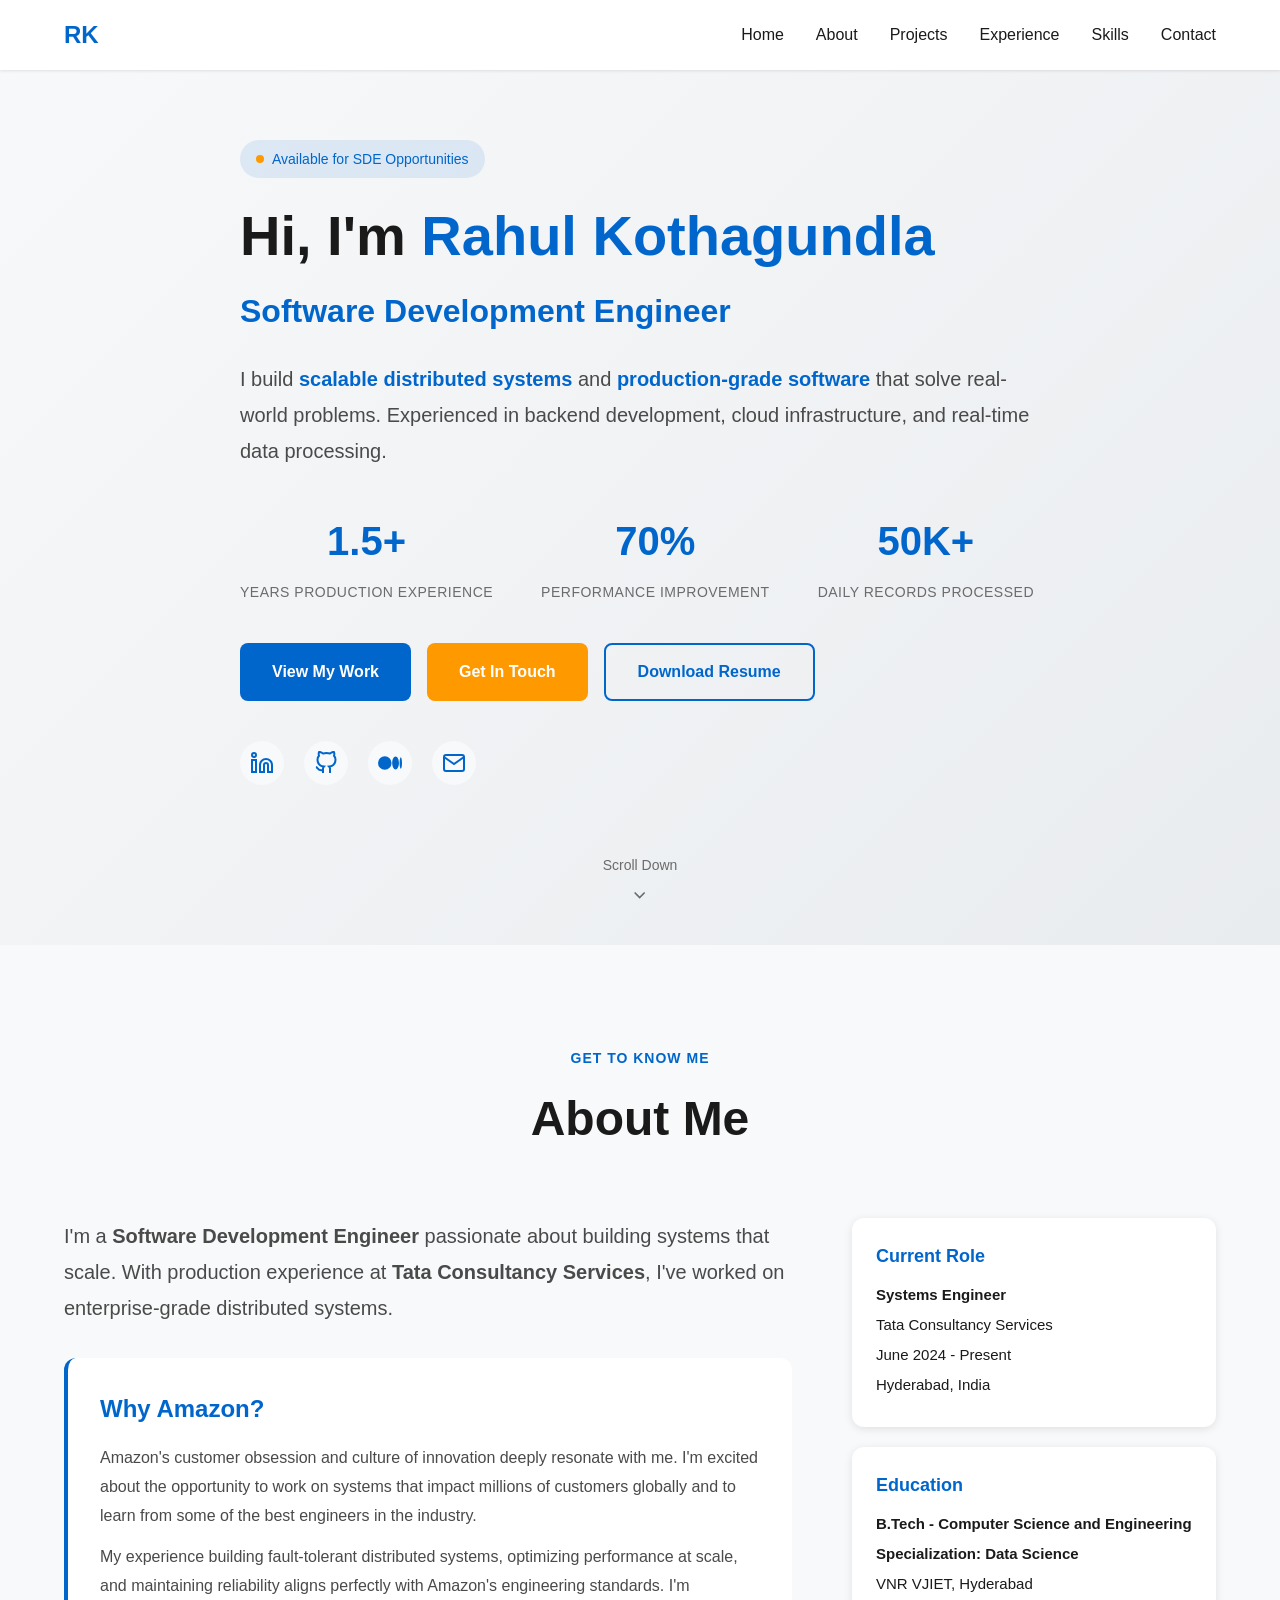
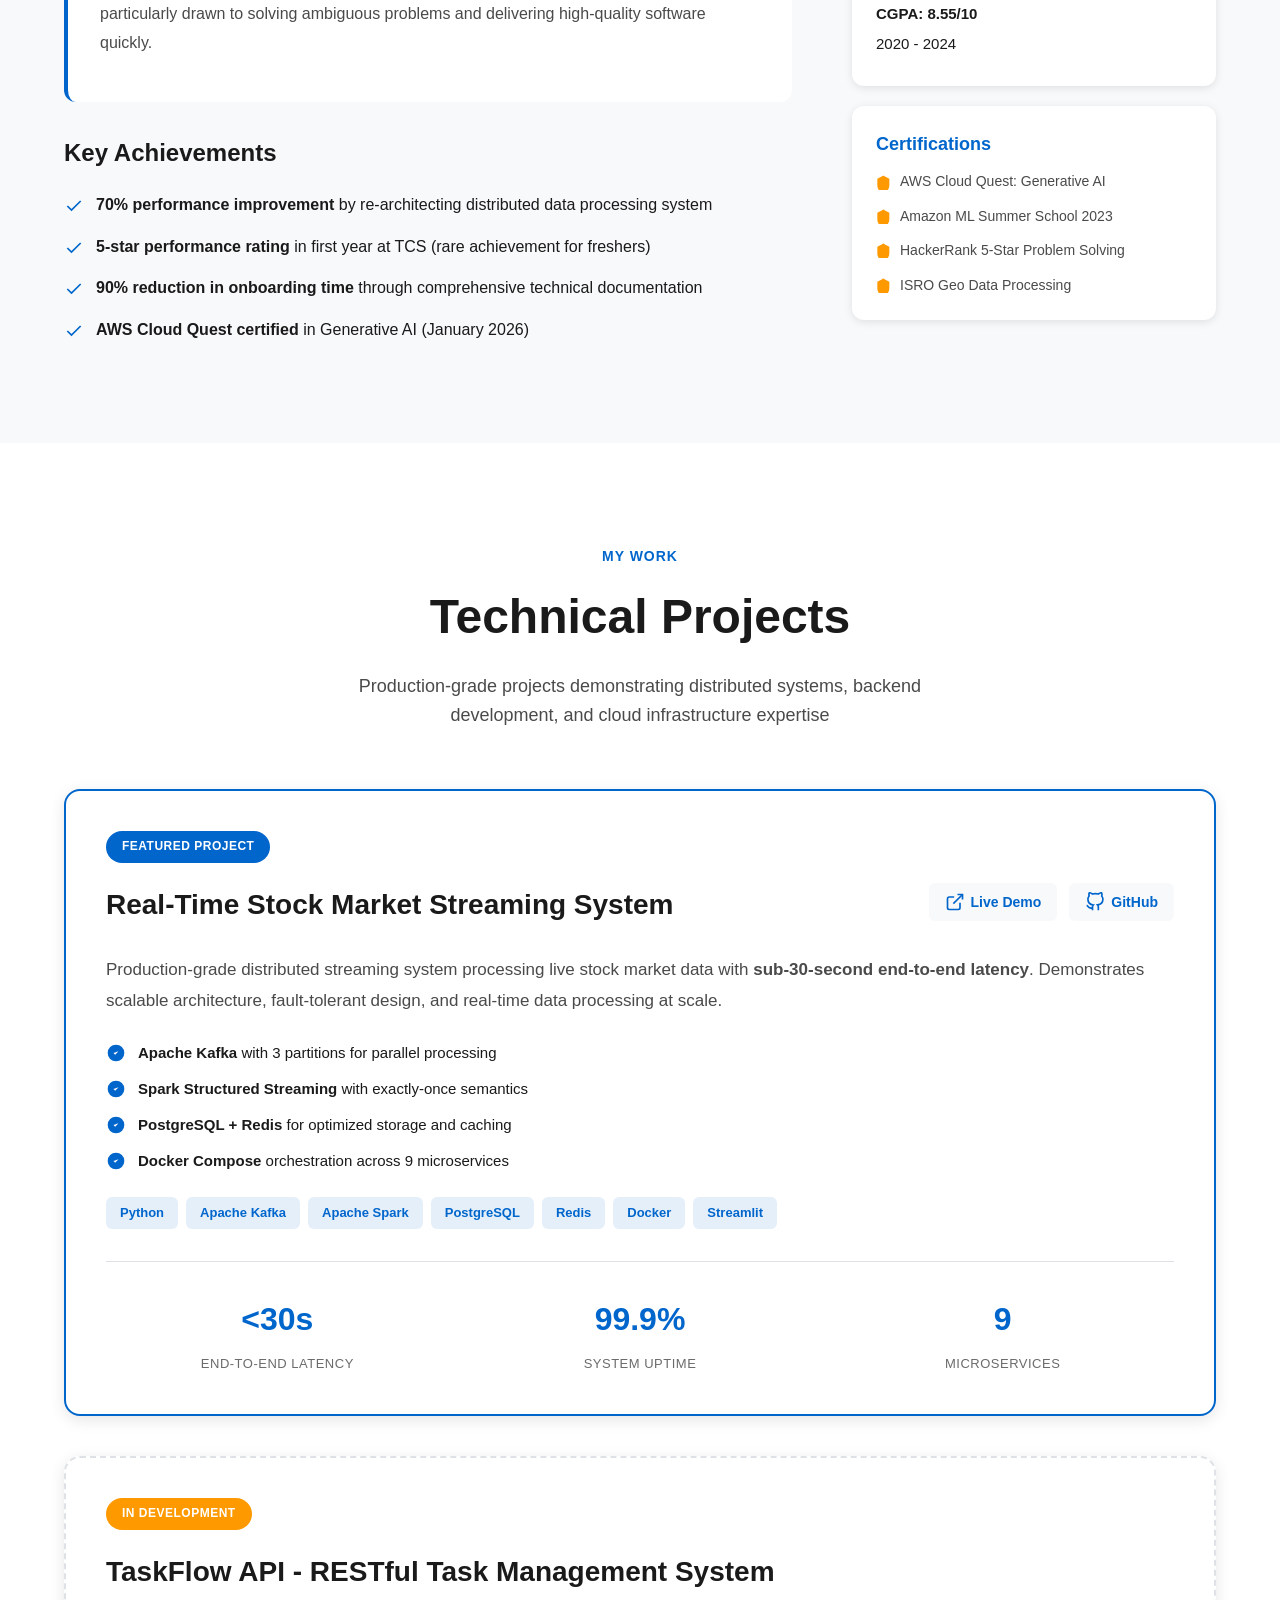
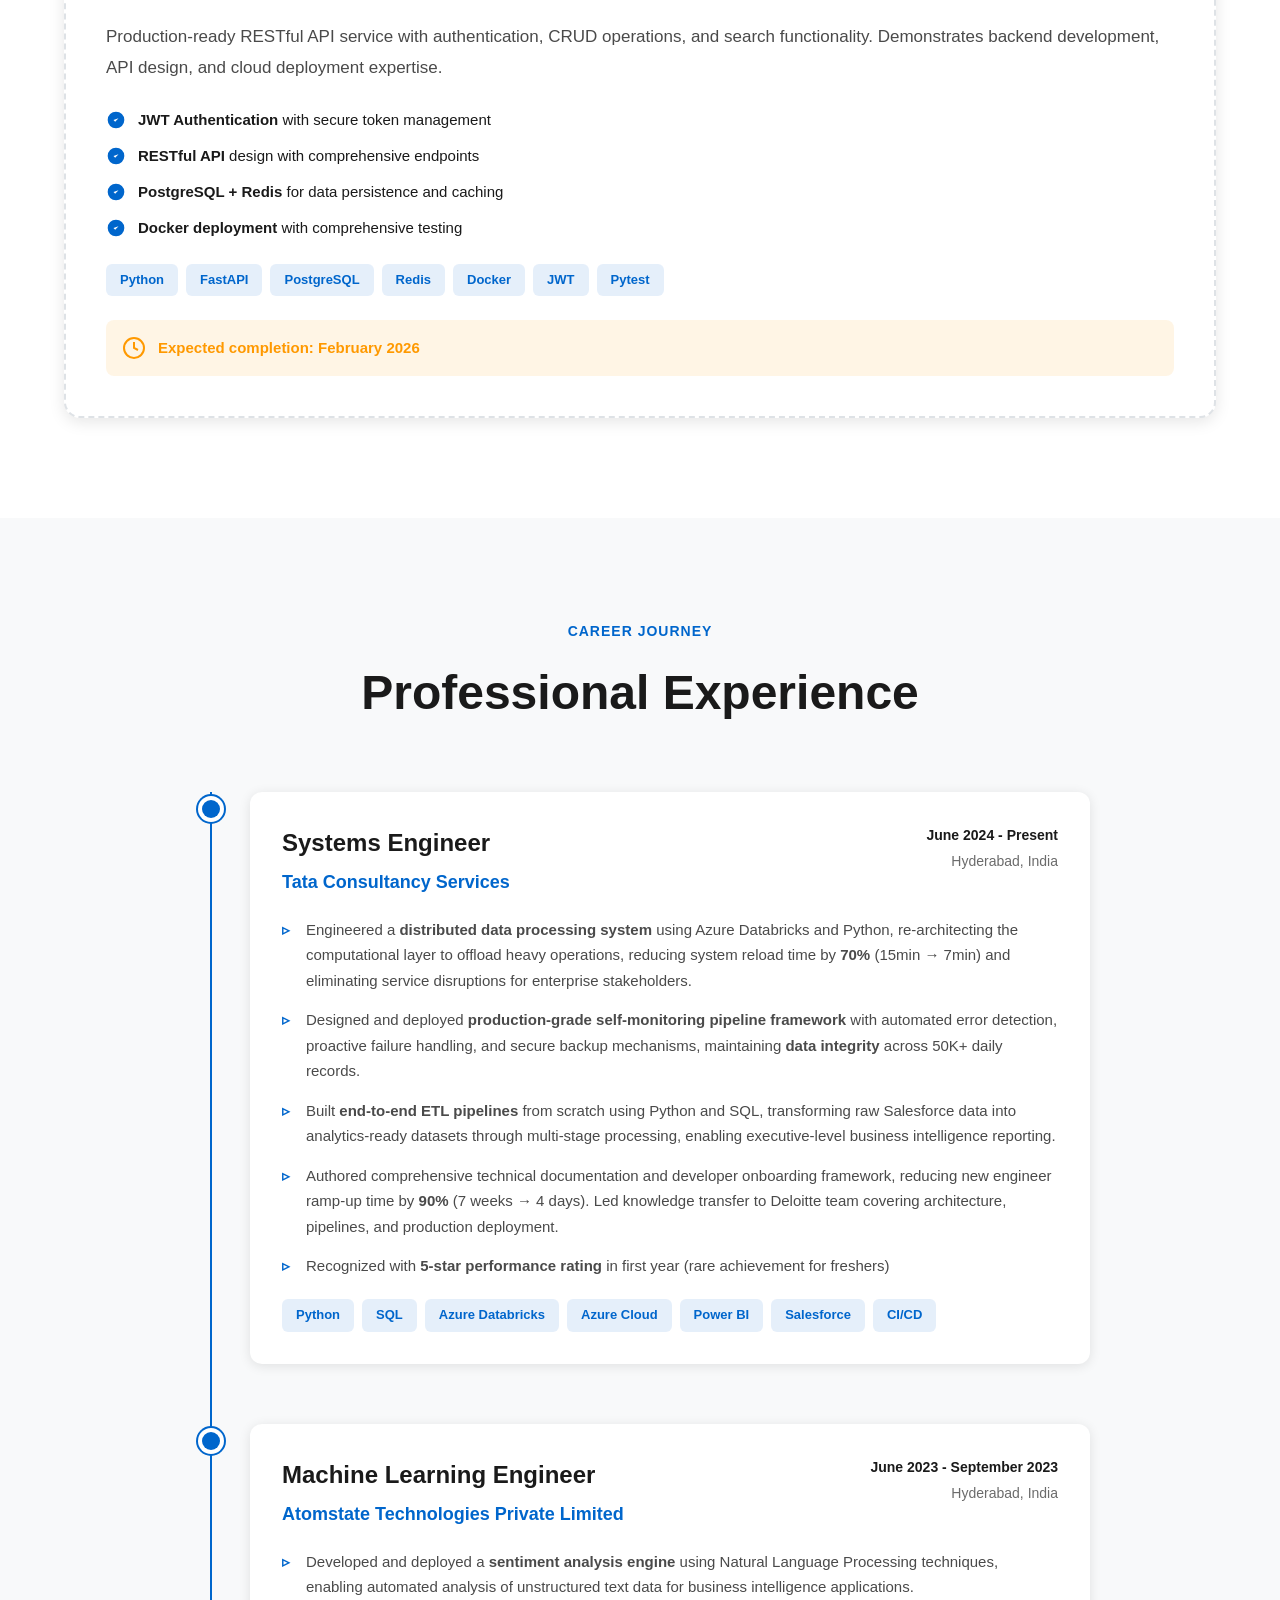
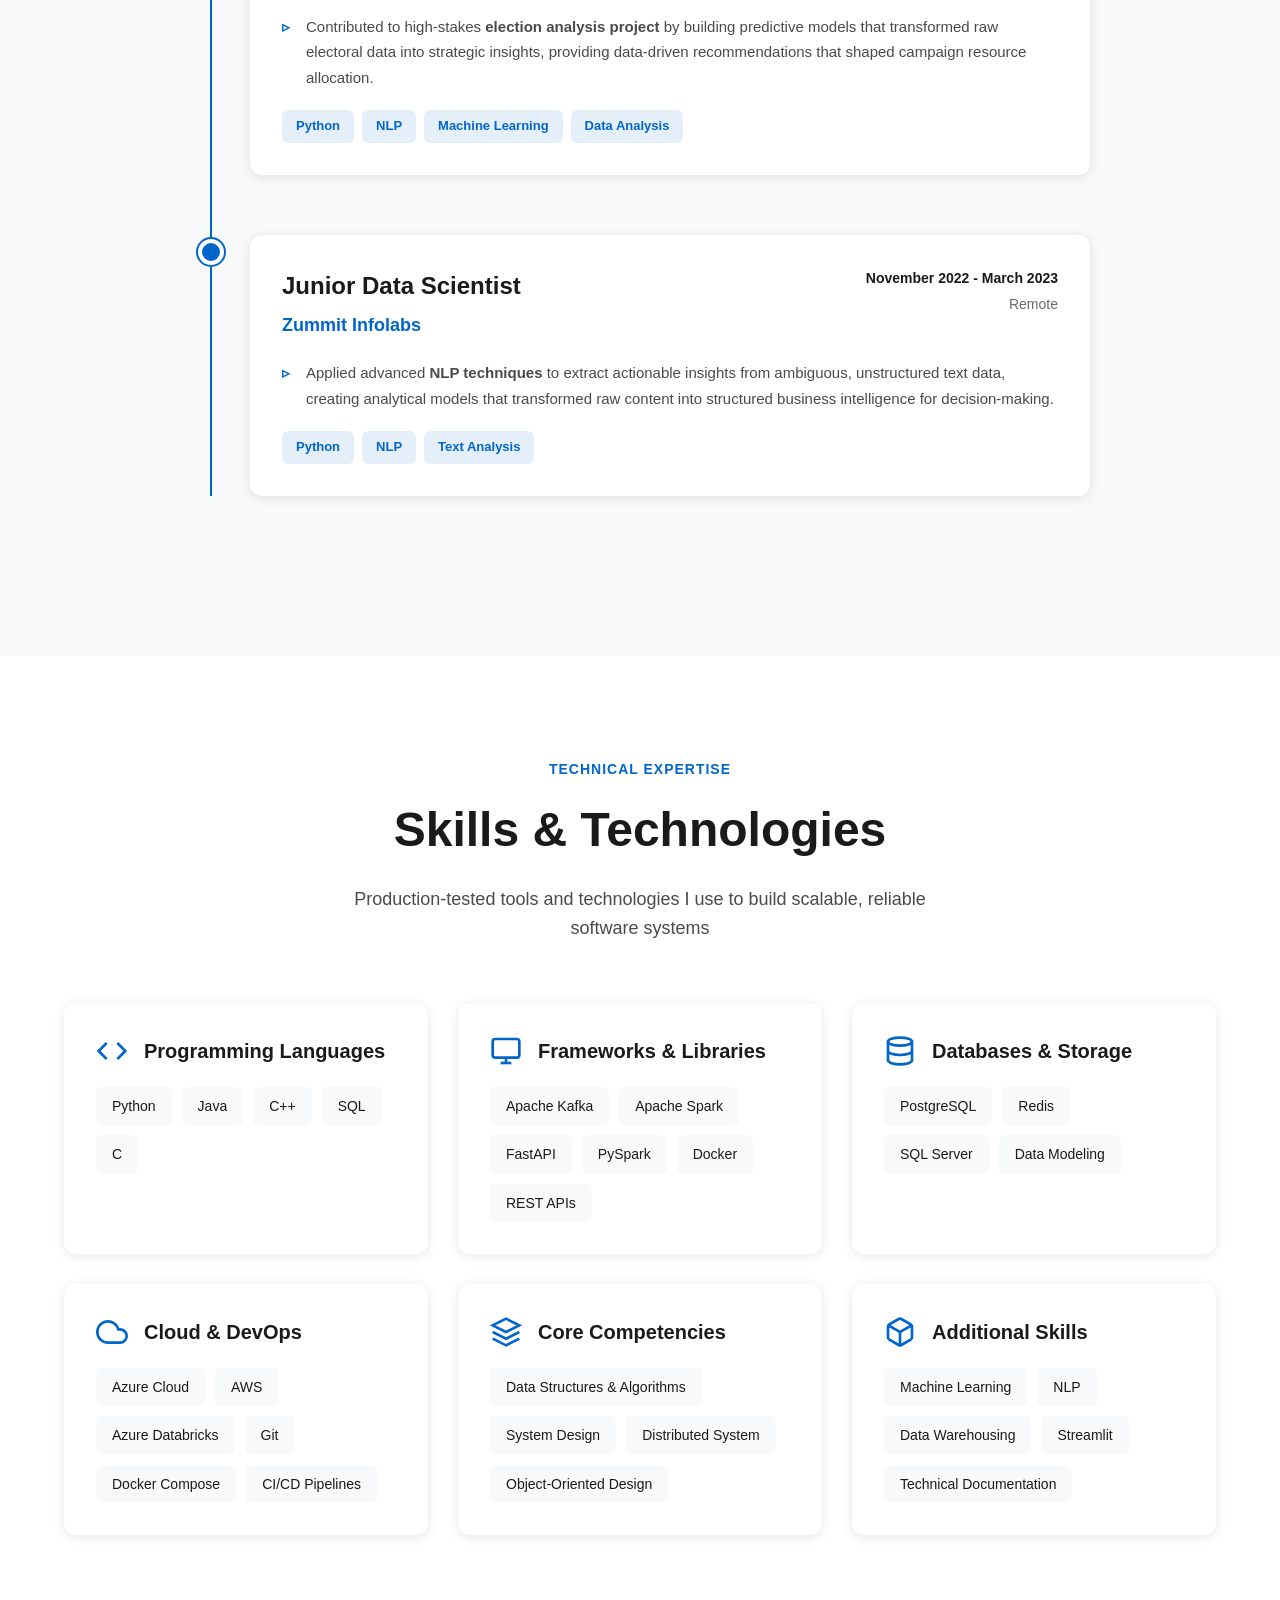
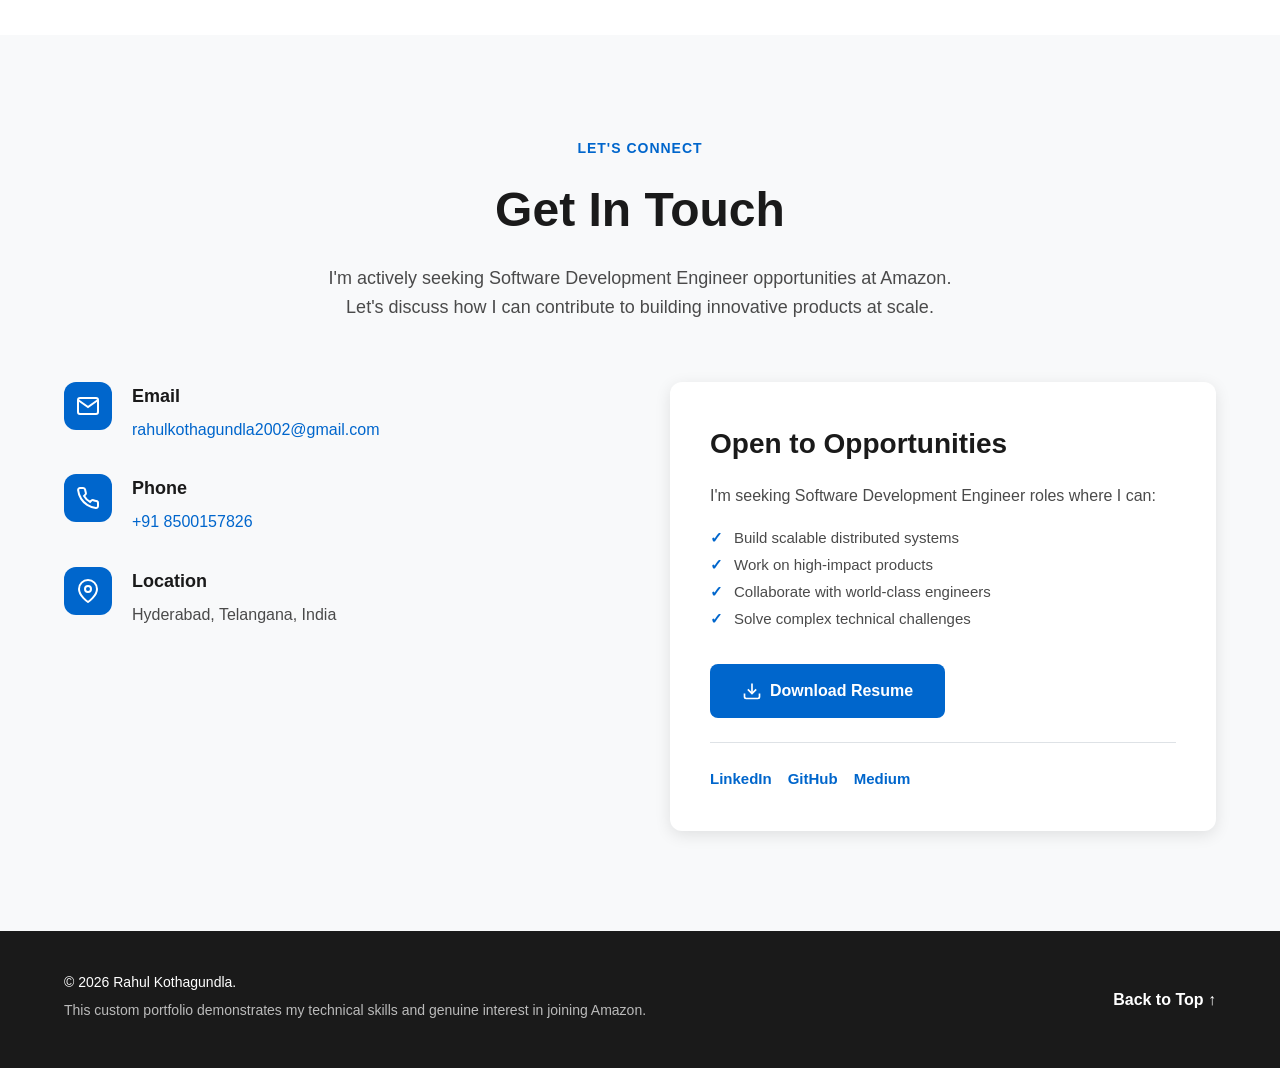
==== amazon-sde/index.html @ bc77c7ee "Add Amazon SDE portfolio website" ====
<!DOCTYPE html>
<html lang="en">
<head>
    <meta charset="UTF-8">
    <meta name="viewport" content="width=device-width, initial-scale=1.0">
    <meta name="description" content="Rahul Kothagundla - Software Development Engineer with expertise in distributed systems, backend development, and cloud infrastructure. Applying for Amazon SDE I role.">
    <meta name="keywords" content="Software Engineer, Amazon, SDE, Distributed Systems, Java, Python, Kafka, Spark">
    <meta name="author" content="Rahul Kothagundla">
    
    <!-- Open Graph / Social Media -->
    <meta property="og:title" content="Rahul Kothagundla - Software Development Engineer">
    <meta property="og:description" content="Building scalable distributed systems and production-grade software solutions">
    <meta property="og:type" content="website">
    
    <title>Rahul Kothagundla | Software Development Engineer - Amazon SDE Portfolio</title>
    
    <!-- Favicon -->
    <link rel="icon" type="image/svg+xml" href="data:image/svg+xml,<svg xmlns='http://www.w3.org/2000/svg' viewBox='0 0 100 100'><text y='.9em' font-size='90'>👨‍💻</text></svg>">
    
    <link rel="stylesheet" href="styles.css">
</head>
<body>
    <!-- Navigation -->
    <nav class="nav">
        <div class="nav-container">
            <div class="nav-logo">
                <span class="logo-text">RK</span>
            </div>
            <ul class="nav-menu" id="navMenu">
                <li><a href="#home" class="nav-link">Home</a></li>
                <li><a href="#about" class="nav-link">About</a></li>
                <li><a href="#projects" class="nav-link">Projects</a></li>
                <li><a href="#experience" class="nav-link">Experience</a></li>
                <li><a href="#skills" class="nav-link">Skills</a></li>
                <li><a href="#contact" class="nav-link">Contact</a></li>
            </ul>
            <div class="nav-toggle" id="navToggle">
                <span></span>
                <span></span>
                <span></span>
            </div>
        </div>
    </nav>

    <!-- Hero Section -->
    <section id="home" class="hero">
        <div class="container">
            <div class="hero-content">
                <div class="hero-badge">
                    <span class="badge-dot"></span>
                    Available for SDE Opportunities
                </div>
                <h1 class="hero-title">
                    Hi, I'm <span class="highlight">Rahul Kothagundla</span>
                </h1>
                <h2 class="hero-subtitle">Software Development Engineer</h2>
                <p class="hero-description">
                    I build <span class="highlight-text">scalable distributed systems</span> and 
                    <span class="highlight-text">production-grade software</span> that solve real-world problems. 
                    Experienced in backend development, cloud infrastructure, and real-time data processing.
                </p>
                
                <div class="hero-stats">
                    <div class="stat-item">
                        <div class="stat-number">1.5+</div>
                        <div class="stat-label">Years Production Experience</div>
                    </div>
                    <div class="stat-item">
                        <div class="stat-number">70%</div>
                        <div class="stat-label">Performance Improvement</div>
                    </div>
                    <div class="stat-item">
                        <div class="stat-number">50K+</div>
                        <div class="stat-label">Daily Records Processed</div>
                    </div>
                </div>

                <div class="hero-cta">
                    <a href="#projects" class="btn btn-primary">View My Work</a>
                    <a href="#contact" class="btn btn-secondary">Get In Touch</a>
                    <a href="assets/Rahul_Kothagundla_Resume.pdf" class="btn btn-outline" download>Download Resume</a>
                </div>

                <div class="hero-links">
                    <a href="https://linkedin.com/in/kothagundlarahul" target="_blank" rel="noopener" class="social-link" aria-label="LinkedIn">
                        <svg viewBox="0 0 24 24" width="24" height="24" stroke="currentColor" stroke-width="2" fill="none">
                            <path d="M16 8a6 6 0 0 1 6 6v7h-4v-7a2 2 0 0 0-2-2 2 2 0 0 0-2 2v7h-4v-7a6 6 0 0 1 6-6z"></path>
                            <rect x="2" y="9" width="4" height="12"></rect>
                            <circle cx="4" cy="4" r="2"></circle>
                        </svg>
                    </a>
                    <a href="https://github.com/RahulKothagundla" target="_blank" rel="noopener" class="social-link" aria-label="GitHub">
                        <svg viewBox="0 0 24 24" width="24" height="24" stroke="currentColor" stroke-width="2" fill="none">
                            <path d="M9 19c-5 1.5-5-2.5-7-3m14 6v-3.87a3.37 3.37 0 0 0-.94-2.61c3.14-.35 6.44-1.54 6.44-7A5.44 5.44 0 0 0 20 4.77 5.07 5.07 0 0 0 19.91 1S18.73.65 16 2.48a13.38 13.38 0 0 0-7 0C6.27.65 5.09 1 5.09 1A5.07 5.07 0 0 0 5 4.77a5.44 5.44 0 0 0-1.5 3.78c0 5.42 3.3 6.61 6.44 7A3.37 3.37 0 0 0 9 18.13V22"></path>
                        </svg>
                    </a>
                    <a href="https://medium.com/@kothagundlarahul" target="_blank" rel="noopener" class="social-link" aria-label="Medium">
                        <svg viewBox="0 0 24 24" width="24" height="24" fill="currentColor">
                            <path d="M13.54 12a6.8 6.8 0 01-6.77 6.82A6.8 6.8 0 010 12a6.8 6.8 0 016.77-6.82A6.8 6.8 0 0113.54 12zM20.96 12c0 3.54-1.51 6.42-3.38 6.42-1.87 0-3.39-2.88-3.39-6.42s1.52-6.42 3.39-6.42 3.38 2.88 3.38 6.42M24 12c0 3.17-.53 5.75-1.19 5.75-.66 0-1.19-2.58-1.19-5.75s.53-5.75 1.19-5.75C23.47 6.25 24 8.83 24 12z"/>
                        </svg>
                    </a>
                    <a href="mailto:rahulkothagundla2002@gmail.com" class="social-link" aria-label="Email">
                        <svg viewBox="0 0 24 24" width="24" height="24" stroke="currentColor" stroke-width="2" fill="none">
                            <path d="M4 4h16c1.1 0 2 .9 2 2v12c0 1.1-.9 2-2 2H4c-1.1 0-2-.9-2-2V6c0-1.1.9-2 2-2z"></path>
                            <polyline points="22,6 12,13 2,6"></polyline>
                        </svg>
                    </a>
                </div>
            </div>
        </div>
        <div class="hero-scroll">
            <span>Scroll Down</span>
            <svg width="20" height="20" viewBox="0 0 24 24" fill="none" stroke="currentColor" stroke-width="2">
                <polyline points="6 9 12 15 18 9"></polyline>
            </svg>
        </div>
    </section>

    <!-- About Section -->
    <section id="about" class="about">
        <div class="container">
            <div class="section-header">
                <span class="section-label">Get to know me</span>
                <h2 class="section-title">About Me</h2>
            </div>

            <div class="about-content">
                <div class="about-text">
                    <p class="about-intro">
                        I'm a <strong>Software Development Engineer</strong> passionate about building systems that scale. 
                        With production experience at <strong>Tata Consultancy Services</strong>, I've worked on 
                        enterprise-grade distributed systems.
                    </p>

                    <div class="about-highlight">
                        <h3>Why Amazon?</h3>
                        <p>
                            Amazon's customer obsession and culture of innovation deeply resonate with me. I'm excited 
                            about the opportunity to work on systems that impact millions of customers globally and to 
                            learn from some of the best engineers in the industry.
                        </p>
                        <p>
                            My experience building fault-tolerant distributed systems, optimizing performance at scale, 
                            and maintaining reliability aligns perfectly with Amazon's engineering standards. 
                            I'm particularly drawn to solving ambiguous problems and delivering high-quality software quickly.
                        </p>
                    </div>

                    <div class="about-achievements">
                        <h3>Key Achievements</h3>
                        <ul class="achievements-list">
                            <li>
                                <svg width="20" height="20" viewBox="0 0 24 24" fill="none" stroke="currentColor" stroke-width="2">
                                    <polyline points="20 6 9 17 4 12"></polyline>
                                </svg>
                                <span><strong>70% performance improvement</strong> by re-architecting distributed data processing system</span>
                            </li>
                            <li>
                                <svg width="20" height="20" viewBox="0 0 24 24" fill="none" stroke="currentColor" stroke-width="2">
                                    <polyline points="20 6 9 17 4 12"></polyline>
                                </svg>
                                <span><strong>5-star performance rating</strong> in first year at TCS (rare achievement for freshers)</span>
                            </li>
                            <li>
                                <svg width="20" height="20" viewBox="0 0 24 24" fill="none" stroke="currentColor" stroke-width="2">
                                    <polyline points="20 6 9 17 4 12"></polyline>
                                </svg>
                                <span><strong>90% reduction in onboarding time</strong> through comprehensive technical documentation</span>
                            </li>
                            <li>
                                <svg width="20" height="20" viewBox="0 0 24 24" fill="none" stroke="currentColor" stroke-width="2">
                                    <polyline points="20 6 9 17 4 12"></polyline>
                                </svg>
                                <span><strong>AWS Cloud Quest certified</strong> in Generative AI (January 2026)</span>
                            </li>
                        </ul>
                    </div>
                </div>

                <div class="about-sidebar">
                    <div class="info-card">
                        <h3>Current Role</h3>
                        <p class="role-title">Systems Engineer</p>
                        <p class="role-company">Tata Consultancy Services</p>
                        <p class="role-duration">June 2024 - Present</p>
                        <p class="role-location">Hyderabad, India</p>
                    </div>

                    <div class="info-card">
                        <h3>Education</h3>
                        <p class="edu-degree">B.Tech - Computer Science and Engineering</p>
                        <p class="edu-degree">Specialization: Data Science</p>
                        <p class="edu-school">VNR VJIET, Hyderabad</p>
                        <p class="edu-grade"><strong>CGPA: 8.55/10</strong></p>
                        <p class="edu-duration">2020 - 2024</p>
                    </div>

                    <div class="info-card">
                        <h3>Certifications</h3>
                        <ul class="cert-list">
                            <li>
                                <svg width="16" height="16" fill="currentColor" viewBox="0 0 24 24">
                                    <path d="M12 2L2 7v10c0 5.55 3.84 10.74 9 12 5.16-1.26 9-6.45 9-12V7l-10-5z"/>
                                </svg>
                                AWS Cloud Quest: Generative AI
                            </li>
                            <li>
                                <svg width="16" height="16" fill="currentColor" viewBox="0 0 24 24">
                                    <path d="M12 2L2 7v10c0 5.55 3.84 10.74 9 12 5.16-1.26 9-6.45 9-12V7l-10-5z"/>
                                </svg>
                                Amazon ML Summer School 2023
                            </li>
                            <li>
                                <svg width="16" height="16" fill="currentColor" viewBox="0 0 24 24">
                                    <path d="M12 2L2 7v10c0 5.55 3.84 10.74 9 12 5.16-1.26 9-6.45 9-12V7l-10-5z"/>
                                </svg>
                                HackerRank 5-Star Problem Solving
                            </li>
                            <li>
                                <svg width="16" height="16" fill="currentColor" viewBox="0 0 24 24">
                                    <path d="M12 2L2 7v10c0 5.55 3.84 10.74 9 12 5.16-1.26 9-6.45 9-12V7l-10-5z"/>
                                </svg>
                                ISRO Geo Data Processing
                            </li>
                        </ul>
                    </div>
                </div>
            </div>
        </div>
    </section>

    <!-- Projects Section -->
    <section id="projects" class="projects">
        <div class="container">
            <div class="section-header">
                <span class="section-label">My Work</span>
                <h2 class="section-title">Technical Projects</h2>
                <p class="section-description">
                    Production-grade projects demonstrating distributed systems, backend development, and cloud infrastructure expertise
                </p>
            </div>

            <div class="projects-grid">
                <!-- Project 1: Stock Pipeline -->
                <div class="project-card featured">
                    <div class="project-badge">Featured Project</div>
                    <div class="project-content">
                        <div class="project-header">
                            <h3 class="project-title">Real-Time Stock Market Streaming System</h3>
                            <div class="project-links">
                                <a href="https://stock-pipeline.streamlit.app/" target="_blank" rel="noopener" class="project-link" aria-label="Live Demo">
                                    <svg width="20" height="20" viewBox="0 0 24 24" fill="none" stroke="currentColor" stroke-width="2">
                                        <path d="M18 13v6a2 2 0 0 1-2 2H5a2 2 0 0 1-2-2V8a2 2 0 0 1 2-2h6"></path>
                                        <polyline points="15 3 21 3 21 9"></polyline>
                                        <line x1="10" y1="14" x2="21" y2="3"></line>
                                    </svg>
                                    Live Demo
                                </a>
                                <a href="https://github.com/RahulKothagundla/realtime-stock-pipeline" target="_blank" rel="noopener" class="project-link" aria-label="GitHub Repository">
                                    <svg width="20" height="20" viewBox="0 0 24 24" fill="none" stroke="currentColor" stroke-width="2">
                                        <path d="M9 19c-5 1.5-5-2.5-7-3m14 6v-3.87a3.37 3.37 0 0 0-.94-2.61c3.14-.35 6.44-1.54 6.44-7A5.44 5.44 0 0 0 20 4.77 5.07 5.07 0 0 0 19.91 1S18.73.65 16 2.48a13.38 13.38 0 0 0-7 0C6.27.65 5.09 1 5.09 1A5.07 5.07 0 0 0 5 4.77a5.44 5.44 0 0 0-1.5 3.78c0 5.42 3.3 6.61 6.44 7A3.37 3.37 0 0 0 9 18.13V22"></path>
                                    </svg>
                                    GitHub
                                </a>
                            </div>
                        </div>

                        <p class="project-description">
                            Production-grade distributed streaming system processing live stock market data with <strong>sub-30-second end-to-end latency</strong>. 
                            Demonstrates scalable architecture, fault-tolerant design, and real-time data processing at scale.
                        </p>

                        <div class="project-highlights">
                            <div class="highlight-item">
                                <svg width="20" height="20" fill="currentColor" viewBox="0 0 24 24">
                                    <circle cx="12" cy="12" r="10"/>
                                    <path fill="white" d="M9 12l2 2 4-4"/>
                                </svg>
                                <span><strong>Apache Kafka</strong> with 3 partitions for parallel processing</span>
                            </div>
                            <div class="highlight-item">
                                <svg width="20" height="20" fill="currentColor" viewBox="0 0 24 24">
                                    <circle cx="12" cy="12" r="10"/>
                                    <path fill="white" d="M9 12l2 2 4-4"/>
                                </svg>
                                <span><strong>Spark Structured Streaming</strong> with exactly-once semantics</span>
                            </div>
                            <div class="highlight-item">
                                <svg width="20" height="20" fill="currentColor" viewBox="0 0 24 24">
                                    <circle cx="12" cy="12" r="10"/>
                                    <path fill="white" d="M9 12l2 2 4-4"/>
                                </svg>
                                <span><strong>PostgreSQL + Redis</strong> for optimized storage and caching</span>
                            </div>
                            <div class="highlight-item">
                                <svg width="20" height="20" fill="currentColor" viewBox="0 0 24 24">
                                    <circle cx="12" cy="12" r="10"/>
                                    <path fill="white" d="M9 12l2 2 4-4"/>
                                </svg>
                                <span><strong>Docker Compose</strong> orchestration across 9 microservices</span>
                            </div>
                        </div>

                        <div class="project-tech">
                            <span class="tech-tag">Python</span>
                            <span class="tech-tag">Apache Kafka</span>
                            <span class="tech-tag">Apache Spark</span>
                            <span class="tech-tag">PostgreSQL</span>
                            <span class="tech-tag">Redis</span>
                            <span class="tech-tag">Docker</span>
                            <span class="tech-tag">Streamlit</span>
                        </div>

                        <div class="project-metrics">
                            <div class="metric">
                                <div class="metric-value">&lt;30s</div>
                                <div class="metric-label">End-to-End Latency</div>
                            </div>
                            <div class="metric">
                                <div class="metric-value">99.9%</div>
                                <div class="metric-label">System Uptime</div>
                            </div>
                            <div class="metric">
                                <div class="metric-value">9</div>
                                <div class="metric-label">Microservices</div>
                            </div>
                        </div>
                    </div>
                </div>

                <!-- Project 2: Coming Soon -->
                <div class="project-card coming-soon">
                    <div class="project-badge coming-badge">In Development</div>
                    <div class="project-content">
                        <div class="project-header">
                            <h3 class="project-title">TaskFlow API - RESTful Task Management System</h3>
                        </div>

                        <p class="project-description">
                            Production-ready RESTful API service with authentication, CRUD operations, and search functionality. 
                            Demonstrates backend development, API design, and cloud deployment expertise.
                        </p>

                        <div class="project-highlights">
                            <div class="highlight-item">
                                <svg width="20" height="20" fill="currentColor" viewBox="0 0 24 24">
                                    <circle cx="12" cy="12" r="10"/>
                                    <path fill="white" d="M9 12l2 2 4-4"/>
                                </svg>
                                <span><strong>JWT Authentication</strong> with secure token management</span>
                            </div>
                            <div class="highlight-item">
                                <svg width="20" height="20" fill="currentColor" viewBox="0 0 24 24">
                                    <circle cx="12" cy="12" r="10"/>
                                    <path fill="white" d="M9 12l2 2 4-4"/>
                                </svg>
                                <span><strong>RESTful API</strong> design with comprehensive endpoints</span>
                            </div>
                            <div class="highlight-item">
                                <svg width="20" height="20" fill="currentColor" viewBox="0 0 24 24">
                                    <circle cx="12" cy="12" r="10"/>
                                    <path fill="white" d="M9 12l2 2 4-4"/>
                                </svg>
                                <span><strong>PostgreSQL + Redis</strong> for data persistence and caching</span>
                            </div>
                            <div class="highlight-item">
                                <svg width="20" height="20" fill="currentColor" viewBox="0 0 24 24">
                                    <circle cx="12" cy="12" r="10"/>
                                    <path fill="white" d="M9 12l2 2 4-4"/>
                                </svg>
                                <span><strong>Docker deployment</strong> with comprehensive testing</span>
                            </div>
                        </div>

                        <div class="project-tech">
                            <span class="tech-tag">Python</span>
                            <span class="tech-tag">FastAPI</span>
                            <span class="tech-tag">PostgreSQL</span>
                            <span class="tech-tag">Redis</span>
                            <span class="tech-tag">Docker</span>
                            <span class="tech-tag">JWT</span>
                            <span class="tech-tag">Pytest</span>
                        </div>

                        <div class="coming-soon-note">
                            <svg width="24" height="24" viewBox="0 0 24 24" fill="none" stroke="currentColor" stroke-width="2">
                                <circle cx="12" cy="12" r="10"></circle>
                                <polyline points="12 6 12 12 16 14"></polyline>
                            </svg>
                            <span>Expected completion: February 2026</span>
                        </div>
                    </div>
                </div>
            </div>
        </div>
    </section>

    <!-- Experience Section -->
    <section id="experience" class="experience">
        <div class="container">
            <div class="section-header">
                <span class="section-label">Career Journey</span>
                <h2 class="section-title">Professional Experience</h2>
            </div>

            <div class="timeline">
                <!-- TCS -->
                <div class="timeline-item">
                    <div class="timeline-marker"></div>
                    <div class="timeline-content">
                        <div class="experience-header">
                            <div>
                                <h3 class="experience-title">Systems Engineer</h3>
                                <p class="experience-company">Tata Consultancy Services</p>
                            </div>
                            <div class="experience-meta">
                                <span class="experience-duration">June 2024 - Present</span>
                                <span class="experience-location">Hyderabad, India</span>
                            </div>
                        </div>

                        <ul class="experience-list">
                            <li>
                                Engineered a <strong>distributed data processing system</strong> using Azure Databricks and Python, 
                                re-architecting the computational layer to offload heavy operations, reducing system reload time by 
                                <strong>70%</strong> (15min → 7min) and eliminating service disruptions for enterprise stakeholders.
                            </li>
                            <li>
                                Designed and deployed <strong>production-grade self-monitoring pipeline framework</strong> with 
                                automated error detection, proactive failure handling, and secure backup mechanisms, maintaining 
                                <strong>data integrity</strong> across 50K+ daily records.
                            </li>
                            <li>
                                Built <strong>end-to-end ETL pipelines</strong> from scratch using Python and SQL, transforming 
                                raw Salesforce data into analytics-ready datasets through multi-stage processing, enabling 
                                executive-level business intelligence reporting.
                            </li>
                            <li>
                                Authored comprehensive technical documentation and developer onboarding framework, reducing new 
                                engineer ramp-up time by <strong>90%</strong> (7 weeks → 4 days). Led knowledge transfer to Deloitte 
                                team covering architecture, pipelines, and production deployment.
                            </li>
                            <li>
                                Recognized with <strong>5-star performance rating</strong> in first year (rare achievement for freshers)
                            </li>
                        </ul>

                        <div class="tech-stack">
                            <span class="tech-tag">Python</span>
                            <span class="tech-tag">SQL</span>
                            <span class="tech-tag">Azure Databricks</span>
                            <span class="tech-tag">Azure Cloud</span>
                            <span class="tech-tag">Power BI</span>
                            <span class="tech-tag">Salesforce</span>
                            <span class="tech-tag">CI/CD</span>
                        </div>
                    </div>
                </div>

                <!-- Atomstate -->
                <div class="timeline-item">
                    <div class="timeline-marker"></div>
                    <div class="timeline-content">
                        <div class="experience-header">
                            <div>
                                <h3 class="experience-title">Machine Learning Engineer</h3>
                                <p class="experience-company">Atomstate Technologies Private Limited</p>
                            </div>
                            <div class="experience-meta">
                                <span class="experience-duration">June 2023 - September 2023</span>
                                <span class="experience-location">Hyderabad, India</span>
                            </div>
                        </div>

                        <ul class="experience-list">
                            <li>
                                Developed and deployed a <strong>sentiment analysis engine</strong> using Natural Language Processing 
                                techniques, enabling automated analysis of unstructured text data for business intelligence applications.
                            </li>
                            <li>
                                Contributed to high-stakes <strong>election analysis project</strong> by building predictive models that 
                                transformed raw electoral data into strategic insights, providing data-driven recommendations that shaped 
                                campaign resource allocation.
                            </li>
                        </ul>

                        <div class="tech-stack">
                            <span class="tech-tag">Python</span>
                            <span class="tech-tag">NLP</span>
                            <span class="tech-tag">Machine Learning</span>
                            <span class="tech-tag">Data Analysis</span>
                        </div>
                    </div>
                </div>

                <!-- Zummit -->
                <div class="timeline-item">
                    <div class="timeline-marker"></div>
                    <div class="timeline-content">
                        <div class="experience-header">
                            <div>
                                <h3 class="experience-title">Junior Data Scientist</h3>
                                <p class="experience-company">Zummit Infolabs</p>
                            </div>
                            <div class="experience-meta">
                                <span class="experience-duration">November 2022 - March 2023</span>
                                <span class="experience-location">Remote</span>
                            </div>
                        </div>

                        <ul class="experience-list">
                            <li>
                                Applied advanced <strong>NLP techniques</strong> to extract actionable insights from ambiguous, 
                                unstructured text data, creating analytical models that transformed raw content into structured 
                                business intelligence for decision-making.
                            </li>
                        </ul>

                        <div class="tech-stack">
                            <span class="tech-tag">Python</span>
                            <span class="tech-tag">NLP</span>
                            <span class="tech-tag">Text Analysis</span>
                        </div>
                    </div>
                </div>
            </div>
        </div>
    </section>

    <!-- Skills Section -->
    <section id="skills" class="skills">
        <div class="container">
            <div class="section-header">
                <span class="section-label">Technical Expertise</span>
                <h2 class="section-title">Skills & Technologies</h2>
                <p class="section-description">
                    Production-tested tools and technologies I use to build scalable, reliable software systems
                </p>
            </div>

            <div class="skills-grid">
                <div class="skill-category">
                    <div class="skill-header">
                        <svg width="32" height="32" viewBox="0 0 24 24" fill="none" stroke="currentColor" stroke-width="2">
                            <polyline points="16 18 22 12 16 6"></polyline>
                            <polyline points="8 6 2 12 8 18"></polyline>
                        </svg>
                        <h3>Programming Languages</h3>
                    </div>
                    <div class="skill-list">
                        <span class="skill-item">Python</span>
                        <span class="skill-item">Java</span>
                        <span class="skill-item">C++</span>
                        <span class="skill-item">SQL</span>
                        <span class="skill-item">C</span>
                    </div>
                </div>

                <div class="skill-category">
                    <div class="skill-header">
                        <svg width="32" height="32" viewBox="0 0 24 24" fill="none" stroke="currentColor" stroke-width="2">
                            <rect x="2" y="3" width="20" height="14" rx="2" ry="2"></rect>
                            <line x1="8" y1="21" x2="16" y2="21"></line>
                            <line x1="12" y1="17" x2="12" y2="21"></line>
                        </svg>
                        <h3>Frameworks & Libraries</h3>
                    </div>
                    <div class="skill-list">
                        <span class="skill-item">Apache Kafka</span>
                        <span class="skill-item">Apache Spark</span>
                        <span class="skill-item">FastAPI</span>
                        <span class="skill-item">PySpark</span>
                        <span class="skill-item">Docker</span>
                        <span class="skill-item">REST APIs</span>
                    </div>
                </div>

                <div class="skill-category">
                    <div class="skill-header">
                        <svg width="32" height="32" viewBox="0 0 24 24" fill="none" stroke="currentColor" stroke-width="2">
                            <ellipse cx="12" cy="5" rx="9" ry="3"></ellipse>
                            <path d="M21 12c0 1.66-4 3-9 3s-9-1.34-9-3"></path>
                            <path d="M3 5v14c0 1.66 4 3 9 3s9-1.34 9-3V5"></path>
                        </svg>
                        <h3>Databases & Storage</h3>
                    </div>
                    <div class="skill-list">
                        <span class="skill-item">PostgreSQL</span>
                        <span class="skill-item">Redis</span>
                        <span class="skill-item">SQL Server</span>
                        <span class="skill-item">Data Modeling</span>
                    </div>
                </div>

                <div class="skill-category">
                    <div class="skill-header">
                        <svg width="32" height="32" viewBox="0 0 24 24" fill="none" stroke="currentColor" stroke-width="2">
                            <path d="M18 10h-1.26A8 8 0 1 0 9 20h9a5 5 0 0 0 0-10z"></path>
                        </svg>
                        <h3>Cloud & DevOps</h3>
                    </div>
                    <div class="skill-list">
                        <span class="skill-item">Azure Cloud</span>
                        <span class="skill-item">AWS</span>
                        <span class="skill-item">Azure Databricks</span>
                        <span class="skill-item">Git</span>
                        <span class="skill-item">Docker Compose</span>
                        <span class="skill-item">CI/CD Pipelines</span>
                    </div>
                </div>

                <div class="skill-category">
                    <div class="skill-header">
                        <svg width="32" height="32" viewBox="0 0 24 24" fill="none" stroke="currentColor" stroke-width="2">
                            <polygon points="12 2 2 7 12 12 22 7 12 2"></polygon>
                            <polyline points="2 17 12 22 22 17"></polyline>
                            <polyline points="2 12 12 17 22 12"></polyline>
                        </svg>
                        <h3>Core Competencies</h3>
                    </div>
                    <div class="skill-list">
                        <span class="skill-item">Data Structures & Algorithms</span>
                        <span class="skill-item">System Design</span>
                        <span class="skill-item">Distributed System</span>
                        <span class="skill-item">Object-Oriented Design</span>
                    </div>
                </div>

                <div class="skill-category">
                    <div class="skill-header">
                        <svg width="32" height="32" viewBox="0 0 24 24" fill="none" stroke="currentColor" stroke-width="2">
                            <path d="M21 16V8a2 2 0 0 0-1-1.73l-7-4a2 2 0 0 0-2 0l-7 4A2 2 0 0 0 3 8v8a2 2 0 0 0 1 1.73l7 4a2 2 0 0 0 2 0l7-4A2 2 0 0 0 21 16z"></path>
                            <polyline points="3.27 6.96 12 12.01 20.73 6.96"></polyline>
                            <line x1="12" y1="22.08" x2="12" y2="12"></line>
                        </svg>
                        <h3>Additional Skills</h3>
                    </div>
                    <div class="skill-list">
                        <span class="skill-item">Machine Learning</span>
                        <span class="skill-item">NLP</span>
                        <span class="skill-item">Data Warehousing</span>
                        <span class="skill-item">Streamlit</span>
                        <span class="skill-item">Technical Documentation</span>
                    </div>
                </div>
            </div>
        </div>
    </section>

    <!-- Contact Section -->
    <section id="contact" class="contact">
        <div class="container">
            <div class="section-header">
                <span class="section-label">Let's Connect</span>
                <h2 class="section-title">Get In Touch</h2>
                <p class="section-description">
                    I'm actively seeking Software Development Engineer opportunities at Amazon. 
                    Let's discuss how I can contribute to building innovative products at scale.
                </p>
            </div>

            <div class="contact-content">
                <div class="contact-info">
                    <div class="contact-item">
                        <div class="contact-icon">
                            <svg width="24" height="24" viewBox="0 0 24 24" fill="none" stroke="currentColor" stroke-width="2">
                                <path d="M4 4h16c1.1 0 2 .9 2 2v12c0 1.1-.9 2-2 2H4c-1.1 0-2-.9-2-2V6c0-1.1.9-2 2-2z"></path>
                                <polyline points="22,6 12,13 2,6"></polyline>
                            </svg>
                        </div>
                        <div>
                            <h3>Email</h3>
                            <a href="mailto:rahulkothagundla2002@gmail.com">rahulkothagundla2002@gmail.com</a>
                        </div>
                    </div>

                    <div class="contact-item">
                        <div class="contact-icon">
                            <svg width="24" height="24" viewBox="0 0 24 24" fill="none" stroke="currentColor" stroke-width="2">
                                <path d="M22 16.92v3a2 2 0 0 1-2.18 2 19.79 19.79 0 0 1-8.63-3.07 19.5 19.5 0 0 1-6-6 19.79 19.79 0 0 1-3.07-8.67A2 2 0 0 1 4.11 2h3a2 2 0 0 1 2 1.72 12.84 12.84 0 0 0 .7 2.81 2 2 0 0 1-.45 2.11L8.09 9.91a16 16 0 0 0 6 6l1.27-1.27a2 2 0 0 1 2.11-.45 12.84 12.84 0 0 0 2.81.7A2 2 0 0 1 22 16.92z"></path>
                            </svg>
                        </div>
                        <div>
                            <h3>Phone</h3>
                            <a href="tel:+918500157826">+91 8500157826</a>
                        </div>
                    </div>

                    <div class="contact-item">
                        <div class="contact-icon">
                            <svg width="24" height="24" viewBox="0 0 24 24" fill="none" stroke="currentColor" stroke-width="2">
                                <path d="M21 10c0 7-9 13-9 13s-9-6-9-13a9 9 0 0 1 18 0z"></path>
                                <circle cx="12" cy="10" r="3"></circle>
                            </svg>
                        </div>
                        <div>
                            <h3>Location</h3>
                            <p>Hyderabad, Telangana, India</p>
                        </div>
                    </div>
                </div>

                <div class="contact-cta">
                    <h3>Open to Opportunities</h3>
                    <p>I'm seeking Software Development Engineer roles where I can:</p>
                    <ul>
                        <li>Build scalable distributed systems</li>
                        <li>Work on high-impact products</li>
                        <li>Collaborate with world-class engineers</li>
                        <li>Solve complex technical challenges</li>
                    </ul>

                    <div class="cta-buttons">
                        <a href="assets/Rahul_Kothagundla_Resume.pdf" class="btn btn-primary" download>
                            <svg width="20" height="20" viewBox="0 0 24 24" fill="none" stroke="currentColor" stroke-width="2">
                                <path d="M21 15v4a2 2 0 0 1-2 2H5a2 2 0 0 1-2-2v-4"></path>
                                <polyline points="7 10 12 15 17 10"></polyline>
                                <line x1="12" y1="15" x2="12" y2="3"></line>
                            </svg>
                            Download Resume
                        </a>
                    </div>

                    <div class="social-links-large">
                        <a href="https://linkedin.com/in/kothagundlarahul" target="_blank" rel="noopener">LinkedIn</a>
                        <a href="https://github.com/RahulKothagundla" target="_blank" rel="noopener">GitHub</a>
                        <a href="https://medium.com/@kothagundlarahul" target="_blank" rel="noopener">Medium</a>
                    </div>
                </div>
            </div>
        </div>
    </section>

    <!-- Footer -->
    <footer class="footer">
        <div class="container">
            <div class="footer-content">
                <div class="footer-left">
                    <p>&copy; 2026 Rahul Kothagundla.</p>
                    <p class="footer-note">This custom portfolio demonstrates my technical skills and genuine interest in joining Amazon.</p>
                </div>
                <div class="footer-right">
                    <a href="#home" class="footer-link">Back to Top ↑</a>
                </div>
            </div>
        </div>
    </footer>

    <script src="script.js"></script>
</body>
</html>
---- amazon-sde/styles.css ----
/* === CSS Variables === */
:root {
    /* Colors - Professional Blue Theme */
    --primary: #0066cc;
    --primary-dark: #004c99;
    --primary-light: #3385d6;
    --secondary: #ff9900;
    --secondary-dark: #e68a00;
    
    --text-primary: #1a1a1a;
    --text-secondary: #4a4a4a;
    --text-muted: #6b6b6b;
    
    --bg-primary: #ffffff;
    --bg-secondary: #f8f9fa;
    --bg-tertiary: #e9ecef;
    
    --border: #dee2e6;
    --shadow: rgba(0, 0, 0, 0.1);
    --shadow-lg: rgba(0, 0, 0, 0.15);
    
    /* Spacing */
    --section-padding: 100px;
    --container-width: 1200px;
    
    /* Typography */
    --font-primary: -apple-system, BlinkMacSystemFont, 'Segoe UI', Roboto, Oxygen, Ubuntu, Cantarell, sans-serif;
    --font-mono: 'SF Mono', Monaco, 'Cascadia Code', 'Roboto Mono', Consolas, 'Courier New', monospace;
    
    /* Transitions */
    --transition: all 0.3s cubic-bezier(0.4, 0, 0.2, 1);
}

/* === Base Styles === */
* {
    margin: 0;
    padding: 0;
    box-sizing: border-box;
}

html {
    scroll-behavior: smooth;
    font-size: 16px;
}

body {
    font-family: var(--font-primary);
    color: var(--text-primary);
    background: var(--bg-primary);
    line-height: 1.6;
    overflow-x: hidden;
}

.container {
    max-width: var(--container-width);
    margin: 0 auto;
    padding: 0 24px;
}

/* === Navigation === */
.nav {
    position: fixed;
    top: 0;
    left: 0;
    right: 0;
    background: rgba(255, 255, 255, 0.95);
    backdrop-filter: blur(10px);
    box-shadow: 0 1px 3px var(--shadow);
    z-index: 1000;
    transition: var(--transition);
}

.nav-container {
    max-width: var(--container-width);
    margin: 0 auto;
    padding: 16px 24px;
    display: flex;
    justify-content: space-between;
    align-items: center;
}

.nav-logo .logo-text {
    font-size: 24px;
    font-weight: 700;
    color: var(--primary);
}

.nav-menu {
    display: flex;
    list-style: none;
    gap: 32px;
}

.nav-link {
    color: var(--text-primary);
    text-decoration: none;
    font-weight: 500;
    transition: var(--transition);
    position: relative;
}

.nav-link::after {
    content: '';
    position: absolute;
    bottom: -4px;
    left: 0;
    width: 0;
    height: 2px;
    background: var(--primary);
    transition: var(--transition);
}

.nav-link:hover {
    color: var(--primary);
}

.nav-link:hover::after {
    width: 100%;
}

.nav-toggle {
    display: none;
    flex-direction: column;
    gap: 4px;
    cursor: pointer;
}

.nav-toggle span {
    width: 25px;
    height: 3px;
    background: var(--primary);
    transition: var(--transition);
}

/* === Hero Section === */
.hero {
    min-height: 100vh;
    display: flex;
    align-items: center;
    padding-top: 80px;
    position: relative;
    background: linear-gradient(135deg, #f8f9fa 0%, #e9ecef 100%);
}

.hero-content {
    padding: 60px 0;
}

.hero-badge {
    display: inline-flex;
    align-items: center;
    gap: 8px;
    padding: 8px 16px;
    background: rgba(0, 102, 204, 0.1);
    border-radius: 20px;
    color: var(--primary);
    font-size: 14px;
    font-weight: 500;
    margin-bottom: 24px;
}

.badge-dot {
    width: 8px;
    height: 8px;
    background: var(--secondary);
    border-radius: 50%;
    animation: pulse 2s infinite;
}

@keyframes pulse {
    0%, 100% { opacity: 1; }
    50% { opacity: 0.5; }
}

.hero-title {
    font-size: 56px;
    font-weight: 700;
    line-height: 1.2;
    margin-bottom: 16px;
    color: var(--text-primary);
}

.hero-subtitle {
    font-size: 32px;
    font-weight: 600;
    color: var(--primary);
    margin-bottom: 24px;
}

.hero-description {
    font-size: 20px;
    line-height: 1.8;
    color: var(--text-secondary);
    max-width: 800px;
    margin-bottom: 40px;
}

.highlight {
    color: var(--primary);
    font-weight: 700;
}

.highlight-text {
    color: var(--primary);
    font-weight: 600;
}

.hero-stats {
    display: flex;
    gap: 48px;
    margin-bottom: 40px;
    flex-wrap: wrap;
}

.stat-item {
    text-align: center;
}

.stat-number {
    font-size: 40px;
    font-weight: 700;
    color: var(--primary);
    margin-bottom: 8px;
}

.stat-label {
    font-size: 14px;
    color: var(--text-muted);
    text-transform: uppercase;
    letter-spacing: 0.5px;
}

.hero-cta {
    display: flex;
    gap: 16px;
    margin-bottom: 40px;
    flex-wrap: wrap;
}

.btn {
    padding: 14px 32px;
    border-radius: 8px;
    text-decoration: none;
    font-weight: 600;
    font-size: 16px;
    transition: var(--transition);
    display: inline-flex;
    align-items: center;
    gap: 8px;
    border: none;
    cursor: pointer;
}

.btn-primary {
    background: var(--primary);
    color: white;
}

.btn-primary:hover {
    background: var(--primary-dark);
    transform: translateY(-2px);
    box-shadow: 0 8px 16px var(--shadow-lg);
}

.btn-secondary {
    background: var(--secondary);
    color: white;
}

.btn-secondary:hover {
    background: var(--secondary-dark);
    transform: translateY(-2px);
    box-shadow: 0 8px 16px var(--shadow-lg);
}

.btn-outline {
    background: transparent;
    color: var(--primary);
    border: 2px solid var(--primary);
}

.btn-outline:hover {
    background: var(--primary);
    color: white;
    transform: translateY(-2px);
}

.hero-links {
    display: flex;
    gap: 20px;
}

.social-link {
    width: 44px;
    height: 44px;
    display: flex;
    align-items: center;
    justify-content: center;
    background: var(--bg-secondary);
    border-radius: 50%;
    color: var(--primary);
    transition: var(--transition);
}

.social-link:hover {
    background: var(--primary);
    color: white;
    transform: translateY(-4px);
    box-shadow: 0 8px 16px var(--shadow-lg);
}

.hero-scroll {
    position: absolute;
    bottom: 40px;
    left: 50%;
    transform: translateX(-50%);
    display: flex;
    flex-direction: column;
    align-items: center;
    gap: 8px;
    color: var(--text-muted);
    font-size: 14px;
    animation: bounce 2s infinite;
}

@keyframes bounce {
    0%, 100% { transform: translate(-50%, 0); }
    50% { transform: translate(-50%, 10px); }
}

/* === Section Base Styles === */
section {
    padding: var(--section-padding) 0;
}

.section-header {
    text-align: center;
    margin-bottom: 60px;
}

.section-label {
    display: inline-block;
    font-size: 14px;
    font-weight: 600;
    color: var(--primary);
    text-transform: uppercase;
    letter-spacing: 1px;
    margin-bottom: 12px;
}

.section-title {
    font-size: 48px;
    font-weight: 700;
    color: var(--text-primary);
    margin-bottom: 16px;
}

.section-description {
    font-size: 18px;
    color: var(--text-secondary);
    max-width: 630px;
    margin: 0 auto;
}

/* === About Section === */
.about {
    background: var(--bg-secondary);
}

.about-content {
    display: grid;
    grid-template-columns: 2fr 1fr;
    gap: 60px;
    margin-top: 40px;
}

.about-intro {
    font-size: 20px;
    line-height: 1.8;
    color: var(--text-secondary);
    margin-bottom: 32px;
}

.about-highlight {
    background: white;
    padding: 32px;
    border-radius: 12px;
    border-left: 4px solid var(--primary);
    margin-bottom: 32px;
}

.about-highlight h3 {
    font-size: 24px;
    color: var(--primary);
    margin-bottom: 16px;
}

.about-highlight p {
    font-size: 16px;
    line-height: 1.8;
    color: var(--text-secondary);
    margin-bottom: 12px;
}

.about-achievements h3 {
    font-size: 24px;
    margin-bottom: 20px;
    color: var(--text-primary);
}

.achievements-list {
    list-style: none;
    display: flex;
    flex-direction: column;
    gap: 16px;
}

.achievements-list li {
    display: flex;
    align-items: flex-start;
    gap: 12px;
    font-size: 16px;
    line-height: 1.6;
}

.achievements-list svg {
    flex-shrink: 0;
    margin-top: 4px;
    color: var(--primary);
}

.info-card {
    background: white;
    padding: 24px;
    border-radius: 12px;
    margin-bottom: 20px;
    box-shadow: 0 2px 8px var(--shadow);
}

.info-card h3 {
    font-size: 18px;
    color: var(--primary);
    margin-bottom: 12px;
}

.info-card p {
    font-size: 15px;
    line-height: 1.6;
    margin-bottom: 6px;
}

.role-title {
    font-weight: 600;
    color: var(--text-primary);
}

.edu-degree {
    font-weight: 600;
    color: var(--text-primary);
}

.cert-list {
    list-style: none;
    display: flex;
    flex-direction: column;
    gap: 12px;
}

.cert-list li {
    display: flex;
    align-items: center;
    gap: 8px;
    font-size: 14px;
    color: var(--text-secondary);
}

.cert-list svg {
    color: var(--secondary);
    flex-shrink: 0;
}

/* === Projects Section === */
.projects {
    background: var(--bg-primary);
}

.projects-grid {
    display: grid;
    gap: 40px;
    margin-top: 40px;
}

.project-card {
    background: white;
    border-radius: 16px;
    padding: 40px;
    box-shadow: 0 4px 16px var(--shadow);
    transition: var(--transition);
    position: relative;
    overflow: hidden;
}

.project-card:hover {
    transform: translateY(-8px);
    box-shadow: 0 12px 32px var(--shadow-lg);
}

.project-card.featured {
    border: 2px solid var(--primary);
}

.project-card.coming-soon {
    border: 2px dashed var(--border);
    opacity: 0.9;
}

.project-badge {
    display: inline-block;
    background: var(--primary);
    color: white;
    padding: 6px 16px;
    border-radius: 20px;
    font-size: 12px;
    font-weight: 600;
    text-transform: uppercase;
    letter-spacing: 0.5px;
    margin-bottom: 20px;
}

.coming-badge {
    background: var(--secondary);
}

.project-header {
    display: flex;
    justify-content: space-between;
    align-items: flex-start;
    margin-bottom: 20px;
    gap: 20px;
}

.project-title {
    font-size: 28px;
    font-weight: 700;
    color: var(--text-primary);
    margin-bottom: 8px;
}

.project-links {
    display: flex;
    gap: 12px;
    flex-shrink: 0;
}

.project-link {
    display: flex;
    align-items: center;
    gap: 6px;
    padding: 8px 16px;
    background: var(--bg-secondary);
    border-radius: 6px;
    text-decoration: none;
    color: var(--primary);
    font-weight: 600;
    font-size: 14px;
    transition: var(--transition);
}

.project-link:hover {
    background: var(--primary);
    color: white;
}

.project-description {
    font-size: 17px;
    line-height: 1.8;
    color: var(--text-secondary);
    margin-bottom: 24px;
}

.project-highlights {
    display: flex;
    flex-direction: column;
    gap: 12px;
    margin-bottom: 24px;
}

.highlight-item {
    display: flex;
    align-items: flex-start;
    gap: 12px;
    font-size: 15px;
    line-height: 1.6;
}

.highlight-item svg {
    flex-shrink: 0;
    margin-top: 2px;
    color: var(--primary);
}

.project-tech {
    display: flex;
    flex-wrap: wrap;
    gap: 8px;
    margin-bottom: 24px;
}

.tech-tag {
    padding: 6px 14px;
    background: rgba(0, 102, 204, 0.1);
    color: var(--primary);
    border-radius: 6px;
    font-size: 13px;
    font-weight: 600;
}

.project-metrics {
    display: grid;
    grid-template-columns: repeat(3, 1fr);
    gap: 20px;
    margin-top: 32px;
    padding-top: 32px;
    border-top: 1px solid var(--border);
}

.metric {
    text-align: center;
}

.metric-value {
    font-size: 32px;
    font-weight: 700;
    color: var(--primary);
    margin-bottom: 8px;
}

.metric-label {
    font-size: 13px;
    color: var(--text-muted);
    text-transform: uppercase;
    letter-spacing: 0.5px;
}

.coming-soon-note {
    display: flex;
    align-items: center;
    gap: 12px;
    padding: 16px;
    background: rgba(255, 153, 0, 0.1);
    border-radius: 8px;
    margin-top: 24px;
}

.coming-soon-note svg {
    color: var(--secondary);
}

.coming-soon-note span {
    font-size: 15px;
    font-weight: 600;
    color: var(--secondary);
}

/* === Experience Section === */
.experience {
    background: var(--bg-secondary);
}

.timeline {
    position: relative;
    max-width: 900px;
    margin: 0 auto;
}

.timeline::before {
    content: '';
    position: absolute;
    left: 20px;
    top: 0;
    bottom: 0;
    width: 2px;
    background: var(--primary);
}

.timeline-item {
    position: relative;
    padding-left: 60px;
    margin-bottom: 60px;
}

.timeline-marker {
    position: absolute;
    left: 12px;
    top: 8px;
    width: 18px;
    height: 18px;
    background: var(--primary);
    border-radius: 50%;
    box-shadow: 0 0 0 4px white, 0 0 0 6px var(--primary);
}

.timeline-content {
    background: white;
    padding: 32px;
    border-radius: 12px;
    box-shadow: 0 2px 12px var(--shadow);
}

.experience-header {
    display: flex;
    justify-content: space-between;
    align-items: flex-start;
    margin-bottom: 20px;
    gap: 20px;
}

.experience-title {
    font-size: 24px;
    font-weight: 700;
    color: var(--text-primary);
    margin-bottom: 6px;
}

.experience-company {
    font-size: 18px;
    color: var(--primary);
    font-weight: 600;
}

.experience-meta {
    text-align: right;
    display: flex;
    flex-direction: column;
    gap: 4px;
    flex-shrink: 0;
}

.experience-duration {
    font-size: 14px;
    color: var(--text-primary);
    font-weight: 600;
}

.experience-location {
    font-size: 14px;
    color: var(--text-muted);
}

.experience-list {
    list-style: none;
    display: flex;
    flex-direction: column;
    gap: 14px;
    margin-bottom: 20px;
}

.experience-list li {
    padding-left: 24px;
    position: relative;
    font-size: 15px;
    line-height: 1.7;
    color: var(--text-secondary);
}

.experience-list li::before {
    content: '▹';
    position: absolute;
    left: 0;
    color: var(--primary);
    font-weight: 700;
}

.tech-stack {
    display: flex;
    flex-wrap: wrap;
    gap: 8px;
}

/* === Skills Section === */
.skills {
    background: var(--bg-primary);
}

.skills-grid {
    display: grid;
    grid-template-columns: repeat(auto-fit, minmax(350px, 1fr));
    gap: 30px;
    margin-top: 40px;
}

.skill-category {
    background: white;
    padding: 32px;
    border-radius: 12px;
    box-shadow: 0 2px 12px var(--shadow);
    transition: var(--transition);
}

.skill-category:hover {
    transform: translateY(-4px);
    box-shadow: 0 8px 24px var(--shadow-lg);
}

.skill-header {
    display: flex;
    align-items: center;
    gap: 16px;
    margin-bottom: 20px;
}

.skill-header svg {
    color: var(--primary);
}

.skill-header h3 {
    font-size: 20px;
    font-weight: 700;
    color: var(--text-primary);
}

.skill-list {
    display: flex;
    flex-wrap: wrap;
    gap: 10px;
}

.skill-item {
    padding: 8px 16px;
    background: var(--bg-secondary);
    border-radius: 6px;
    font-size: 14px;
    font-weight: 500;
    color: var(--text-primary);
    transition: var(--transition);
}

.skill-item:hover {
    background: var(--primary);
    color: white;
    transform: translateY(-2px);
}

/* === Contact Section === */
.contact {
    background: var(--bg-secondary);
}

.contact-content {
    display: grid;
    grid-template-columns: 1fr 1fr;
    gap: 60px;
    margin-top: 40px;
}

.contact-item {
    display: flex;
    align-items: flex-start;
    gap: 20px;
    margin-bottom: 32px;
}

.contact-icon {
    width: 48px;
    height: 48px;
    display: flex;
    align-items: center;
    justify-content: center;
    background: var(--primary);
    border-radius: 12px;
    color: white;
    flex-shrink: 0;
}

.contact-item h3 {
    font-size: 18px;
    font-weight: 600;
    color: var(--text-primary);
    margin-bottom: 6px;
}

.contact-item a {
    color: var(--primary);
    text-decoration: none;
    font-weight: 500;
}

.contact-item a:hover {
    text-decoration: underline;
}

.contact-item p {
    color: var(--text-secondary);
}

.contact-cta {
    background: white;
    padding: 40px;
    border-radius: 12px;
    box-shadow: 0 4px 16px var(--shadow);
}

.contact-cta h3 {
    font-size: 28px;
    font-weight: 700;
    color: var(--text-primary);
    margin-bottom: 16px;
}

.contact-cta > p {
    font-size: 16px;
    color: var(--text-secondary);
    margin-bottom: 16px;
}

.contact-cta ul {
    list-style: none;
    margin-bottom: 32px;
}

.contact-cta li {
    padding-left: 24px;
    position: relative;
    font-size: 15px;
    line-height: 1.8;
    color: var(--text-secondary);
}

.contact-cta li::before {
    content: '✓';
    position: absolute;
    left: 0;
    color: var(--primary);
    font-weight: 700;
}

.cta-buttons {
    display: flex;
    gap: 12px;
    margin-bottom: 24px;
    flex-wrap: wrap;
}

.social-links-large {
    display: flex;
    gap: 16px;
    padding-top: 24px;
    border-top: 1px solid var(--border);
}

.social-links-large a {
    color: var(--primary);
    text-decoration: none;
    font-weight: 600;
    font-size: 15px;
}

.social-links-large a:hover {
    text-decoration: underline;
}

/* === Footer === */
.footer {
    background: var(--text-primary);
    color: white;
    padding: 40px 0;
}

.footer-content {
    display: flex;
    justify-content: space-between;
    align-items: center;
}

.footer-left p {
    font-size: 14px;
    margin-bottom: 6px;
}

.footer-note {
    color: rgba(255, 255, 255, 0.7);
    font-size: 13px;
}

.footer-link {
    color: white;
    text-decoration: none;
    font-weight: 600;
    transition: var(--transition);
}

.footer-link:hover {
    color: var(--secondary);
}

/* === Responsive Design === */
@media (max-width: 968px) {
    :root {
        --section-padding: 60px;
    }

    .nav-menu {
        position: fixed;
        left: -100%;
        top: 70px;
        flex-direction: column;
        background: white;
        width: 100%;
        text-align: center;
        transition: 0.3s;
        box-shadow: 0 10px 27px var(--shadow);
        padding: 20px 0;
    }

    .nav-menu.active {
        left: 0;
    }

    .nav-toggle {
        display: flex;
    }

    .hero-title {
        font-size: 40px;
    }

    .hero-subtitle {
        font-size: 24px;
    }

    .hero-description {
        font-size: 17px;
    }

    .hero-stats {
        gap: 32px;
    }

    .stat-number {
        font-size: 32px;
    }

    .section-title {
        font-size: 36px;
    }

    .about-content {
        grid-template-columns: 1fr;
        gap: 40px;
    }

    .project-header {
        flex-direction: column;
    }

    .project-metrics {
        grid-template-columns: 1fr;
    }

    .experience-header {
        flex-direction: column;
    }

    .experience-meta {
        text-align: left;
    }

    .skills-grid {
        grid-template-columns: 1fr;
    }

    .contact-content {
        grid-template-columns: 1fr;
        gap: 40px;
    }

    .footer-content {
        flex-direction: column;
        gap: 20px;
        text-align: center;
    }
}

@media (max-width: 640px) {
    .hero-title {
        font-size: 32px;
    }

    .hero-subtitle {
        font-size: 20px;
    }

    .hero-description {
        font-size: 16px;
    }

    .hero-stats {
        flex-direction: column;
        gap: 20px;
    }

    .hero-cta {
        flex-direction: column;
    }

    .btn {
        width: 100%;
        justify-content: center;
    }

    .section-title {
        font-size: 28px;
    }

    .project-title {
        font-size: 22px;
    }

    .project-links {
        flex-direction: column;
        width: 100%;
    }

    .project-link {
        width: 100%;
        justify-content: center;
    }

    .timeline::before {
        left: 10px;
    }

    .timeline-item {
        padding-left: 40px;
    }

    .timeline-marker {
        left: 2px;
    }

    .cta-buttons {
        flex-direction: column;
    }

    .social-links-large {
        flex-direction: column;
        gap: 12px;
    }
}

/* === Smooth Animations === */
@keyframes fadeIn {
    from {
        opacity: 0;
        transform: translateY(20px);
    }
    to {
        opacity: 1;
        transform: translateY(0);
    }
}

.section-header,
.project-card,
.timeline-item,
.skill-category {
    animation: fadeIn 0.6s ease-out;
}

/* === Print Styles === */
@media print {
    .nav,
    .hero-scroll,
    .footer {
        display: none;
    }
}
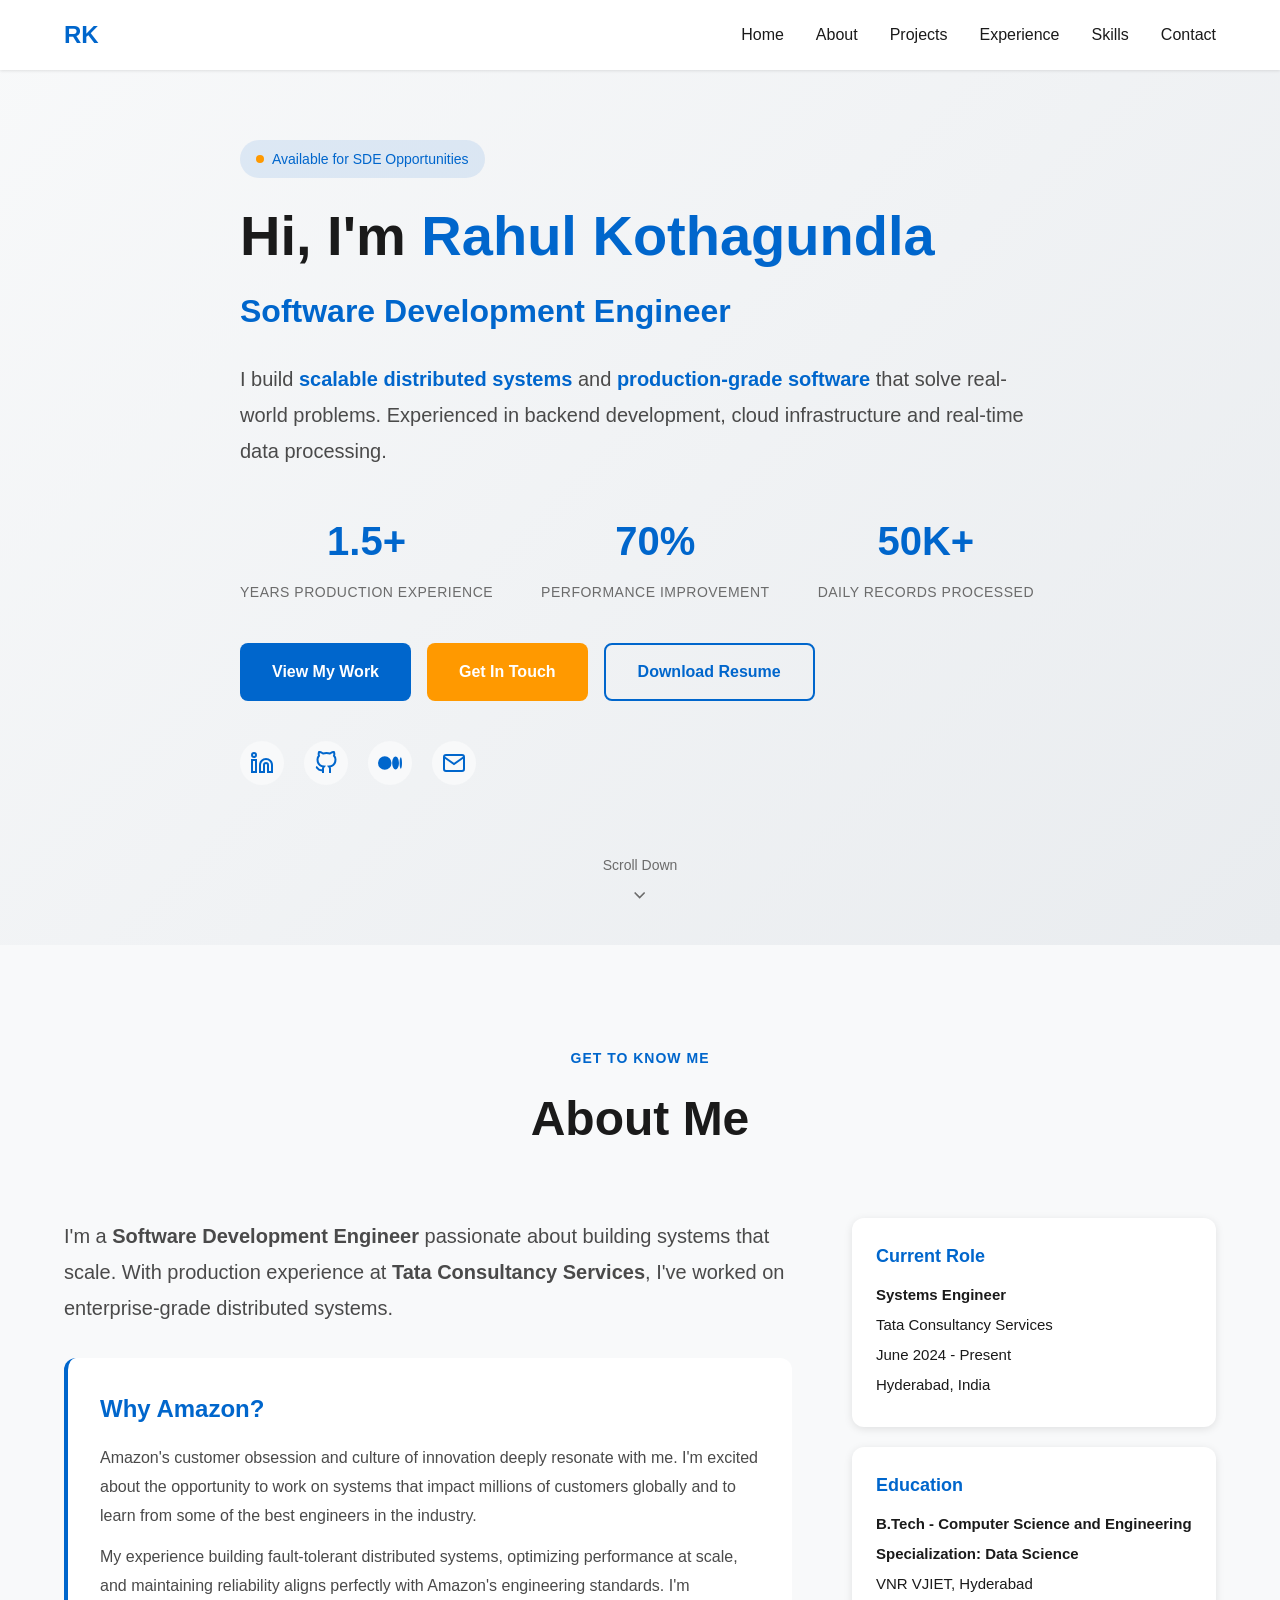
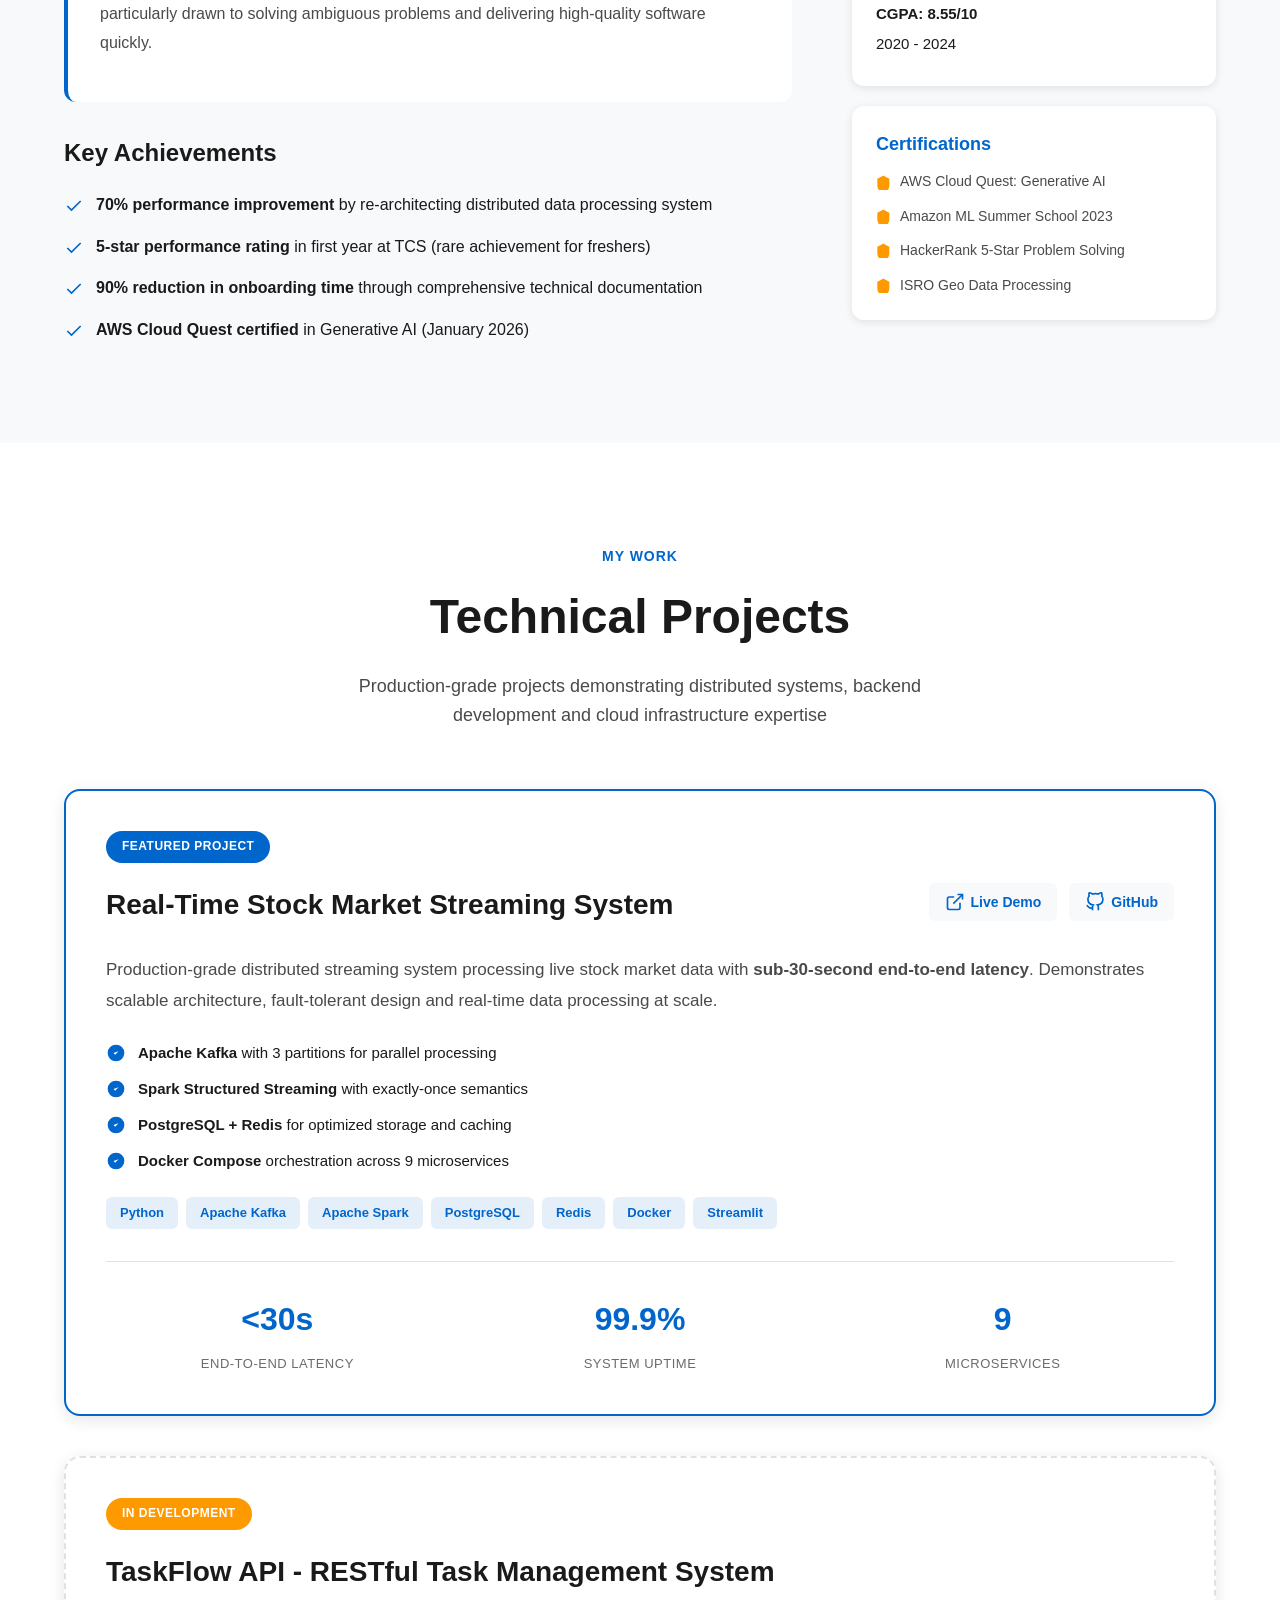
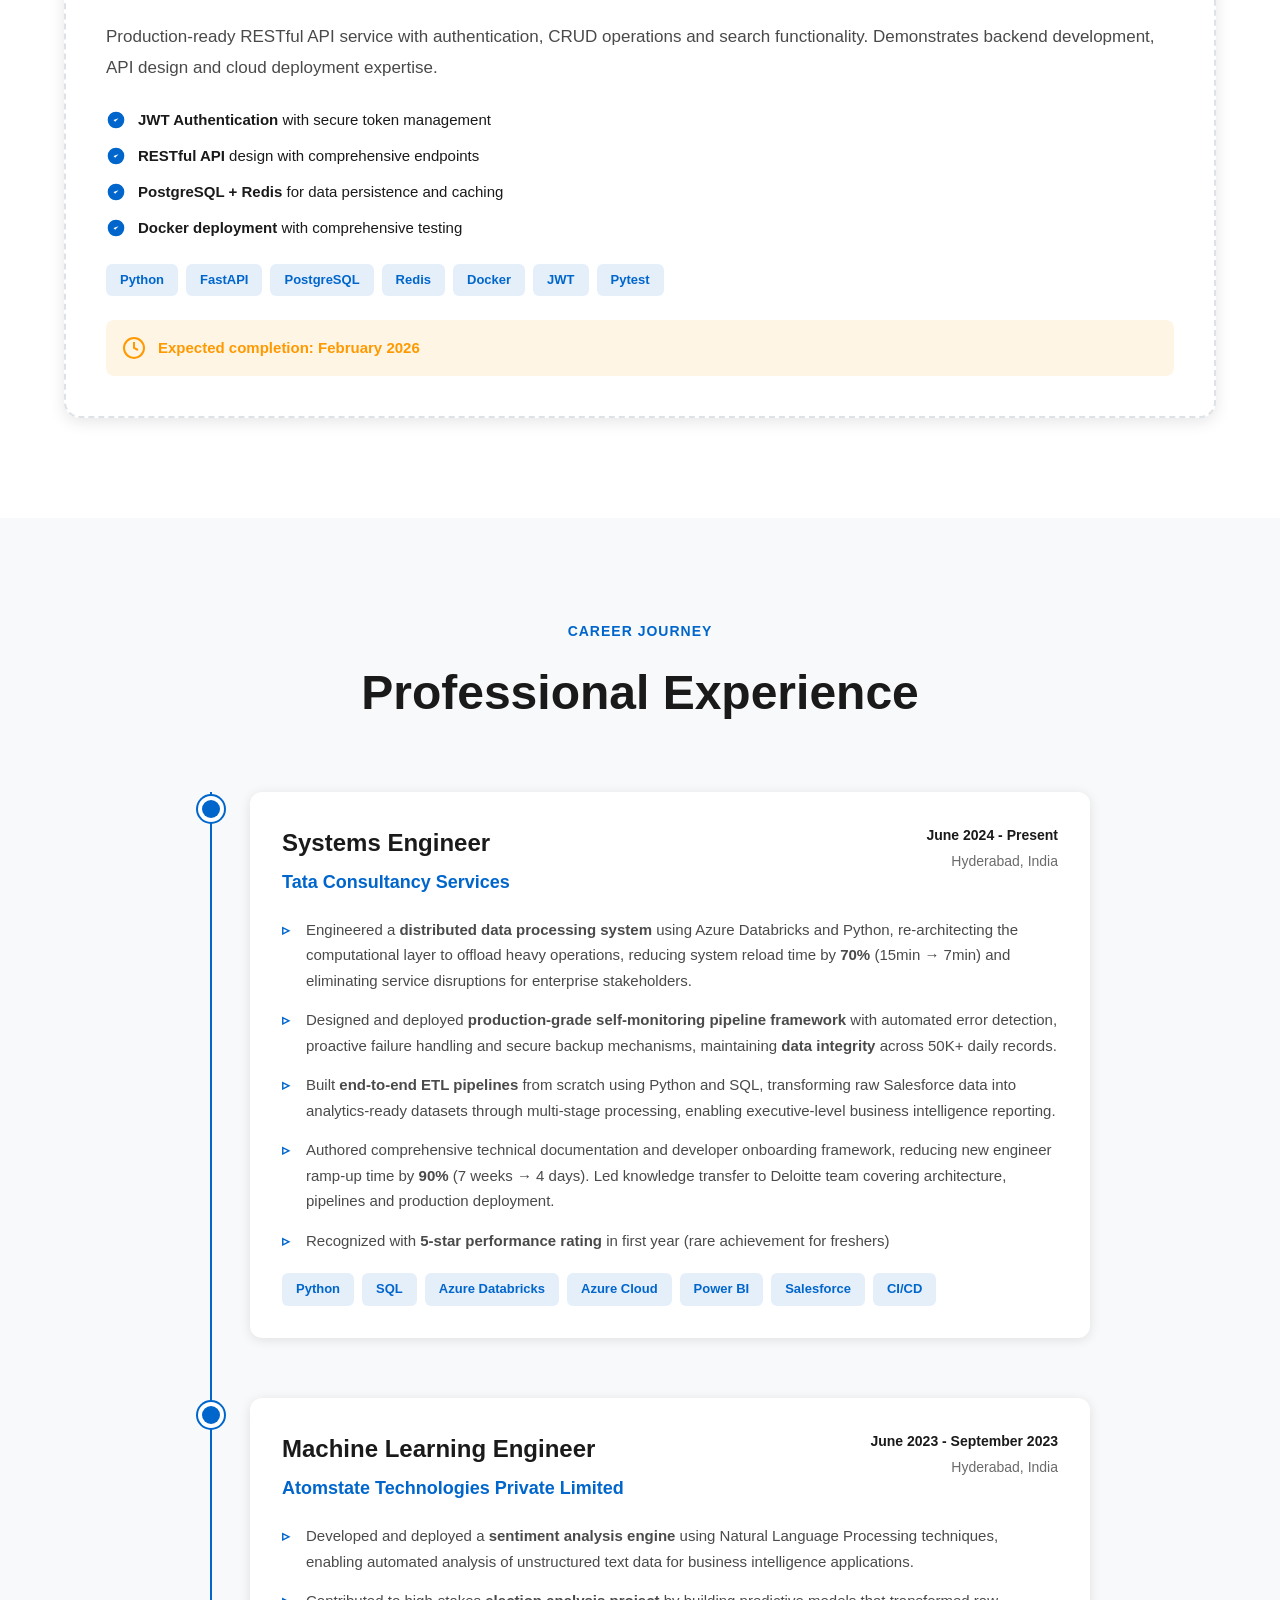
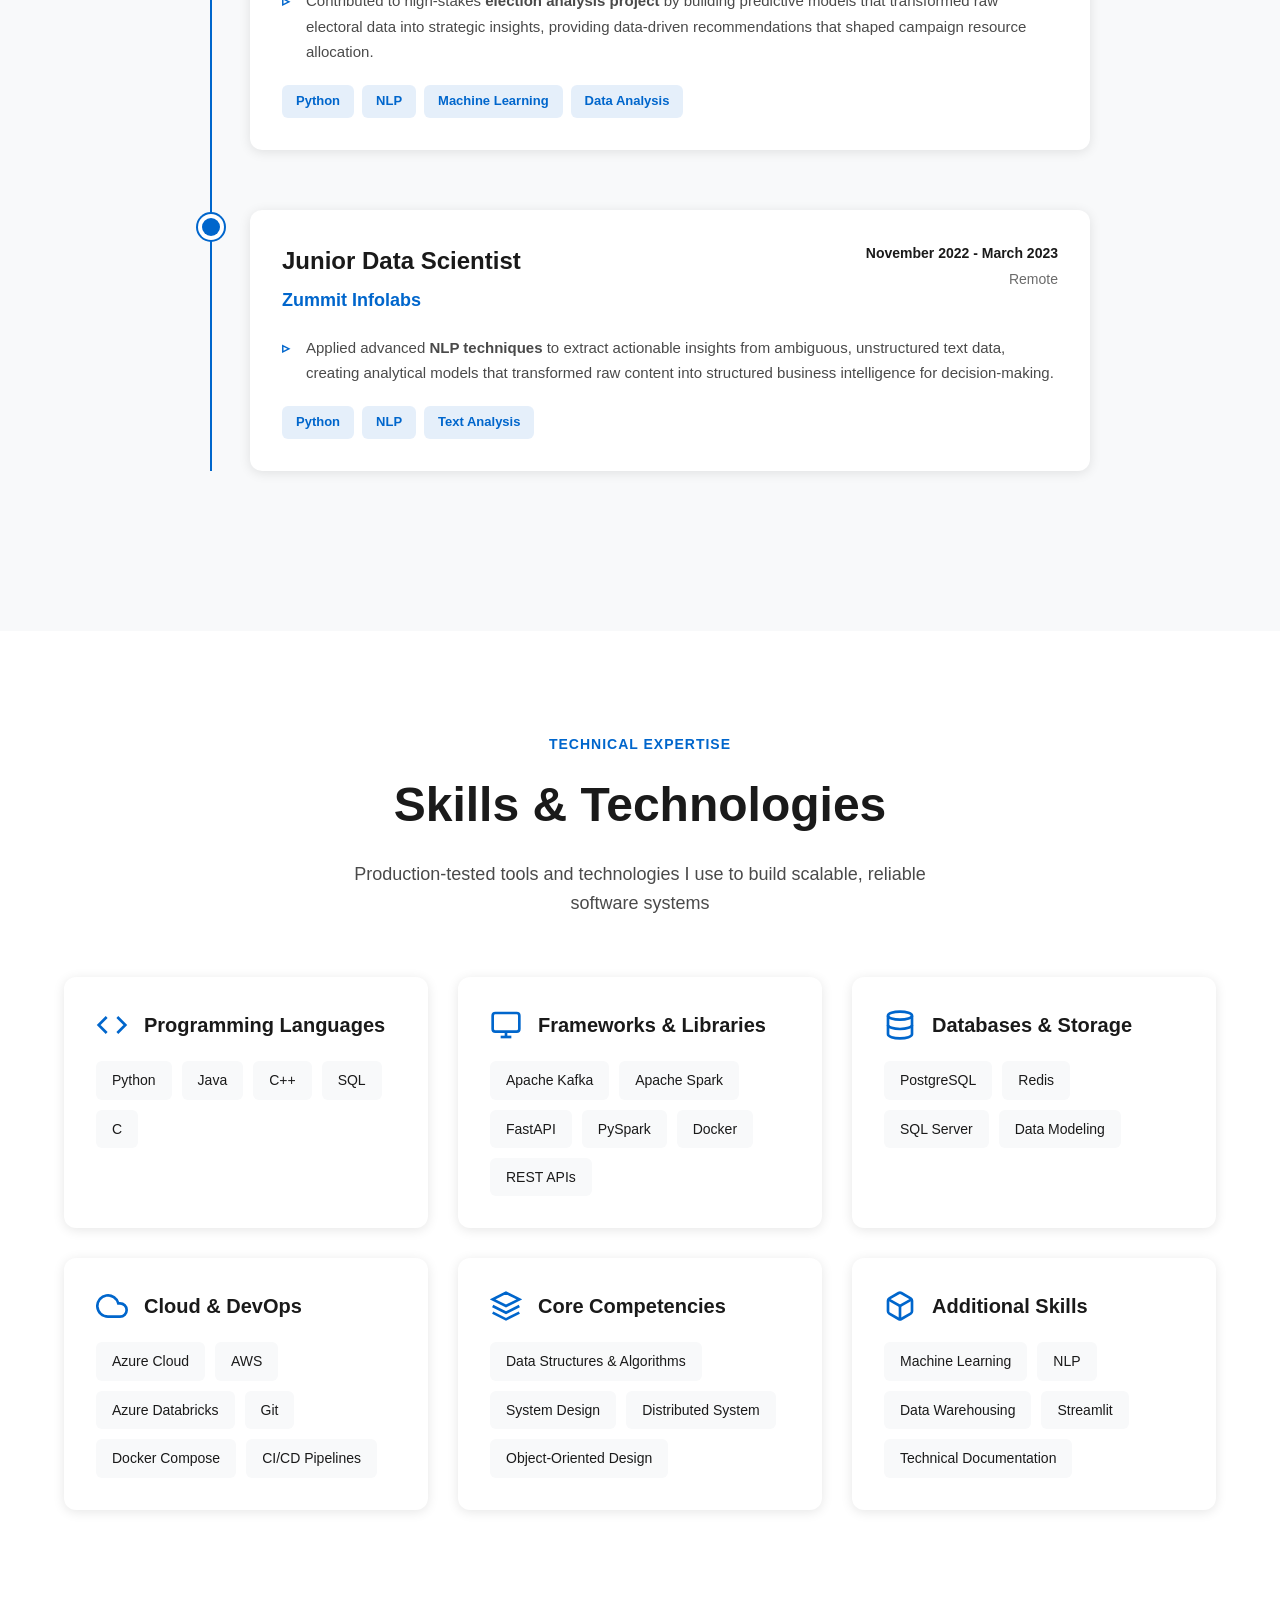
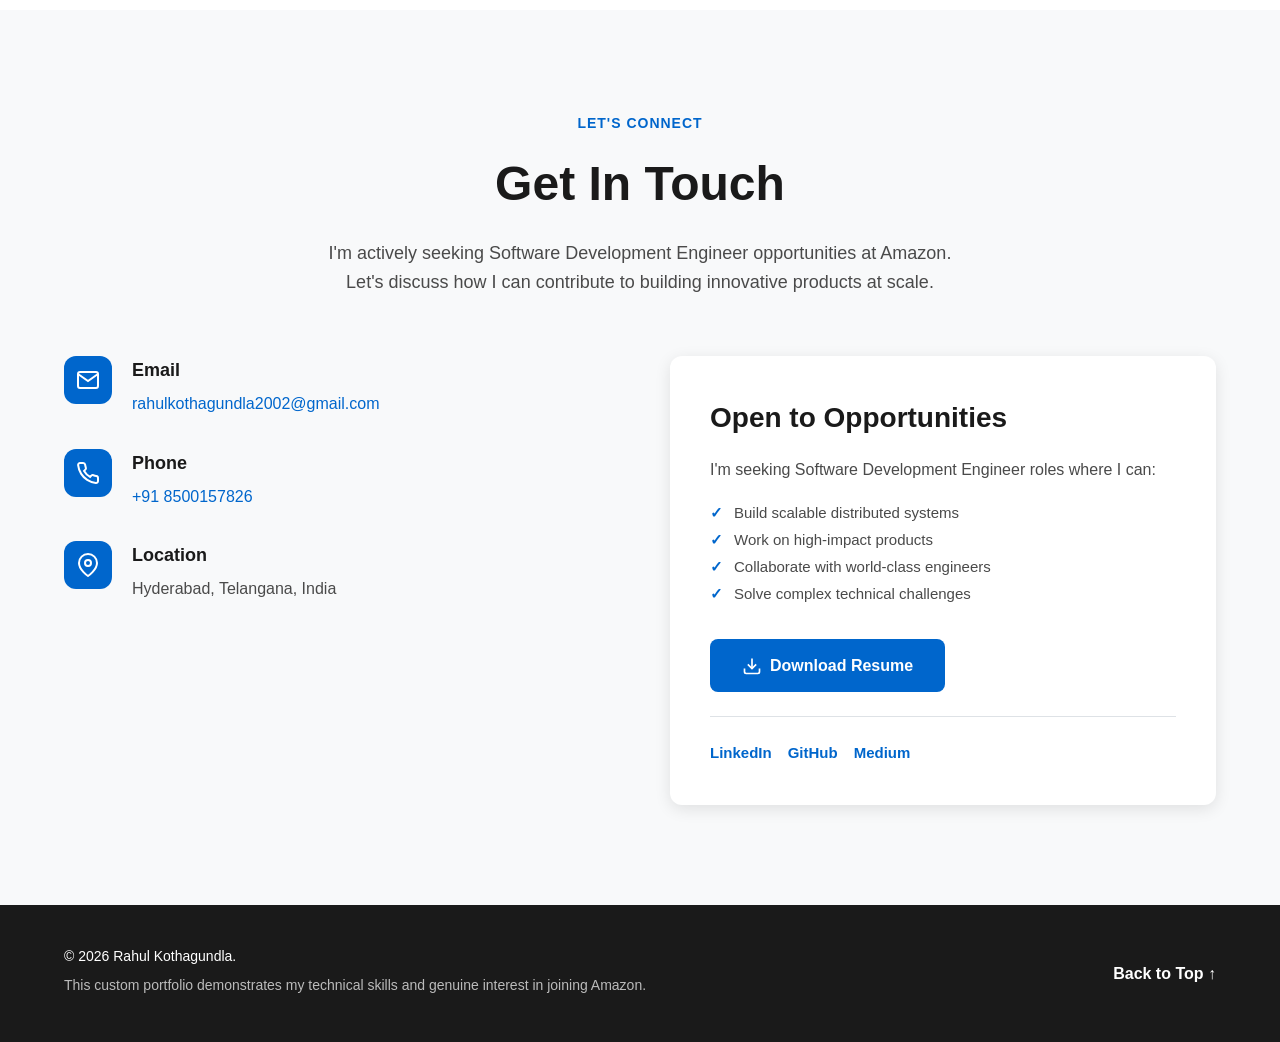
==== commit 1e811c13: "Add Amazon SDE portfolio website" ====
--- a/amazon-sde/index.html
+++ b/amazon-sde/index.html
@@ -3,7 +3,7 @@
 <head>
     <meta charset="UTF-8">
     <meta name="viewport" content="width=device-width, initial-scale=1.0">
-    <meta name="description" content="Rahul Kothagundla - Software Development Engineer with expertise in distributed systems, backend development, and cloud infrastructure. Applying for Amazon SDE I role.">
+    <meta name="description" content="Rahul Kothagundla - Software Development Engineer with expertise in distributed systems, backend development and cloud infrastructure. Applying for Amazon SDE I role.">
     <meta name="keywords" content="Software Engineer, Amazon, SDE, Distributed Systems, Java, Python, Kafka, Spark">
     <meta name="author" content="Rahul Kothagundla">
     
@@ -57,7 +57,7 @@
                 <p class="hero-description">
                     I build <span class="highlight-text">scalable distributed systems</span> and 
                     <span class="highlight-text">production-grade software</span> that solve real-world problems. 
-                    Experienced in backend development, cloud infrastructure, and real-time data processing.
+                    Experienced in backend development, cloud infrastructure and real-time data processing.
                 </p>
                 
                 <div class="hero-stats">
@@ -236,7 +236,7 @@
                 <span class="section-label">My Work</span>
                 <h2 class="section-title">Technical Projects</h2>
                 <p class="section-description">
-                    Production-grade projects demonstrating distributed systems, backend development, and cloud infrastructure expertise
+                    Production-grade projects demonstrating distributed systems, backend development and cloud infrastructure expertise
                 </p>
             </div>
 
@@ -267,7 +267,7 @@
 
                         <p class="project-description">
                             Production-grade distributed streaming system processing live stock market data with <strong>sub-30-second end-to-end latency</strong>. 
-                            Demonstrates scalable architecture, fault-tolerant design, and real-time data processing at scale.
+                            Demonstrates scalable architecture, fault-tolerant design and real-time data processing at scale.
                         </p>
 
                         <div class="project-highlights">
@@ -337,8 +337,8 @@
                         </div>
 
                         <p class="project-description">
-                            Production-ready RESTful API service with authentication, CRUD operations, and search functionality. 
-                            Demonstrates backend development, API design, and cloud deployment expertise.
+                            Production-ready RESTful API service with authentication, CRUD operations and search functionality. 
+                            Demonstrates backend development, API design and cloud deployment expertise.
                         </p>
 
                         <div class="project-highlights">
@@ -427,7 +427,7 @@
                             </li>
                             <li>
                                 Designed and deployed <strong>production-grade self-monitoring pipeline framework</strong> with 
-                                automated error detection, proactive failure handling, and secure backup mechanisms, maintaining 
+                                automated error detection, proactive failure handling and secure backup mechanisms, maintaining 
                                 <strong>data integrity</strong> across 50K+ daily records.
                             </li>
                             <li>
@@ -438,7 +438,7 @@
                             <li>
                                 Authored comprehensive technical documentation and developer onboarding framework, reducing new 
                                 engineer ramp-up time by <strong>90%</strong> (7 weeks → 4 days). Led knowledge transfer to Deloitte 
-                                team covering architecture, pipelines, and production deployment.
+                                team covering architecture, pipelines and production deployment.
                             </li>
                             <li>
                                 Recognized with <strong>5-star performance rating</strong> in first year (rare achievement for freshers)
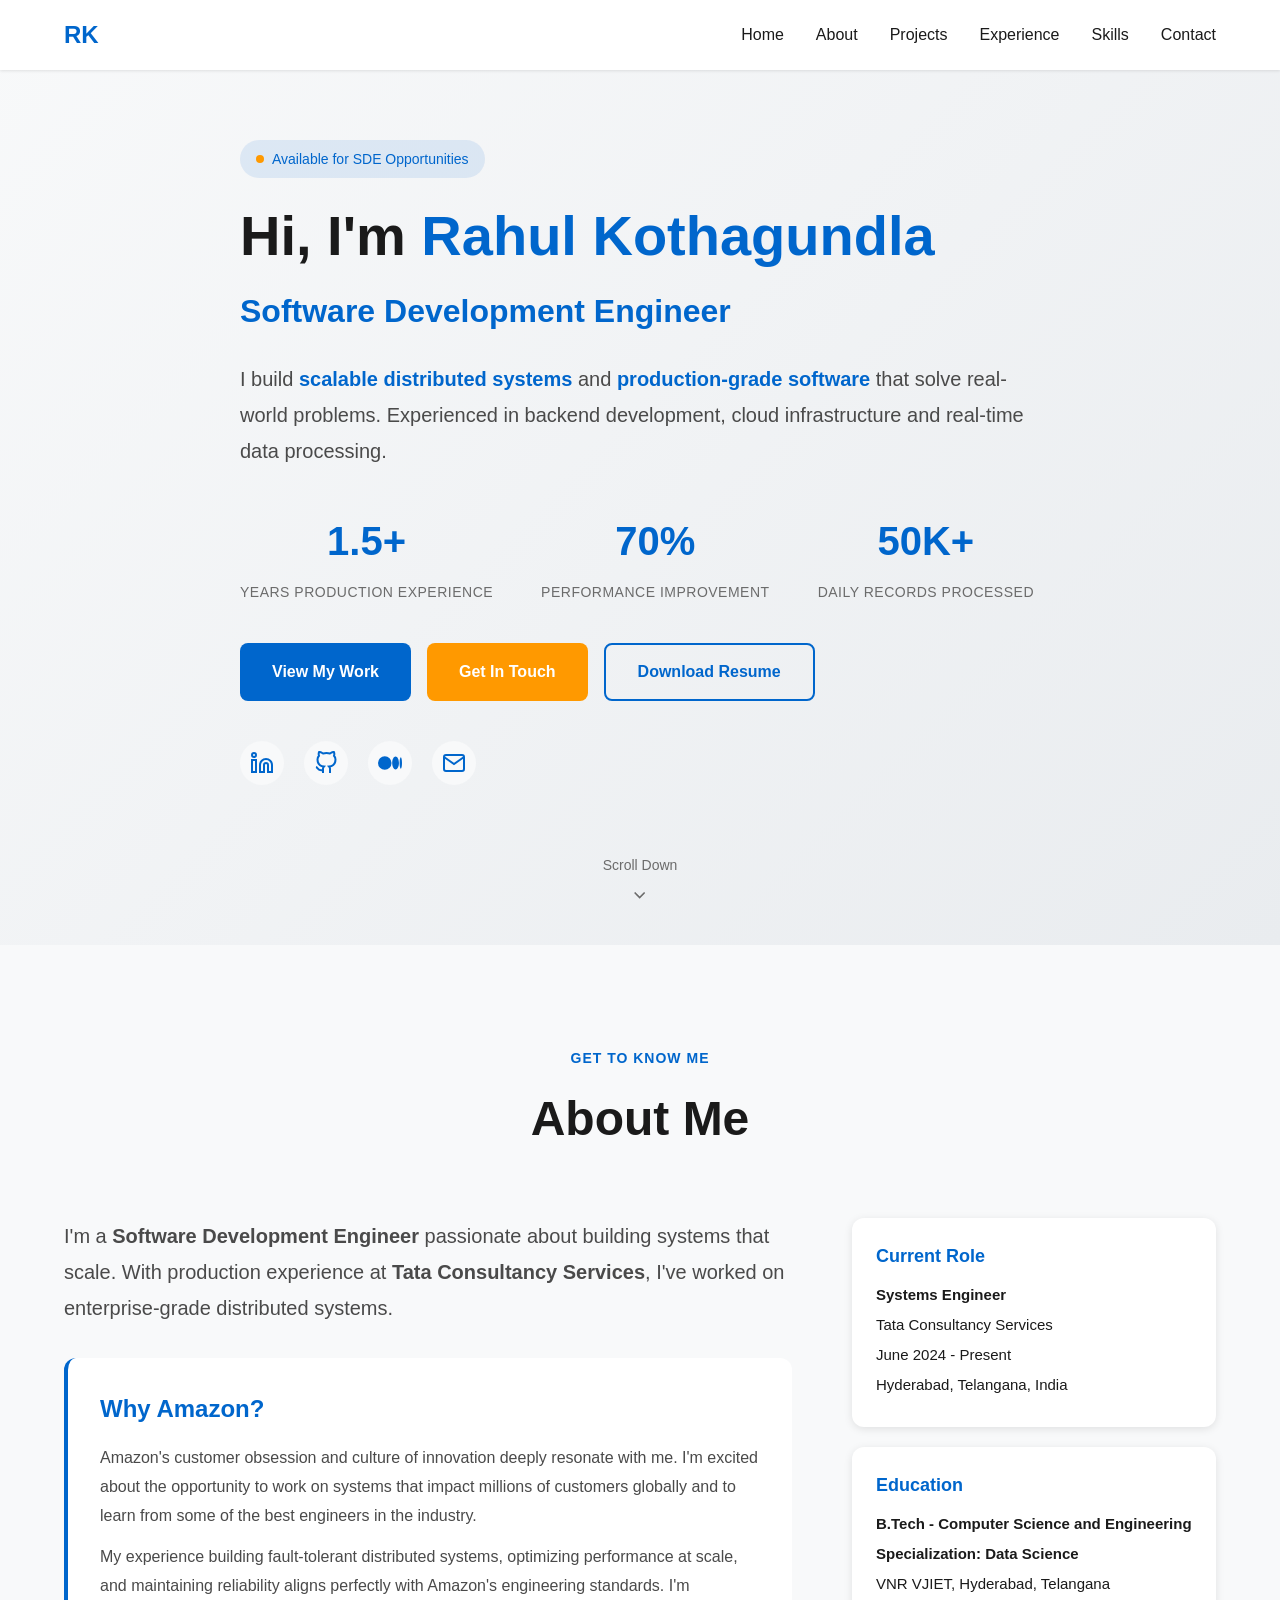
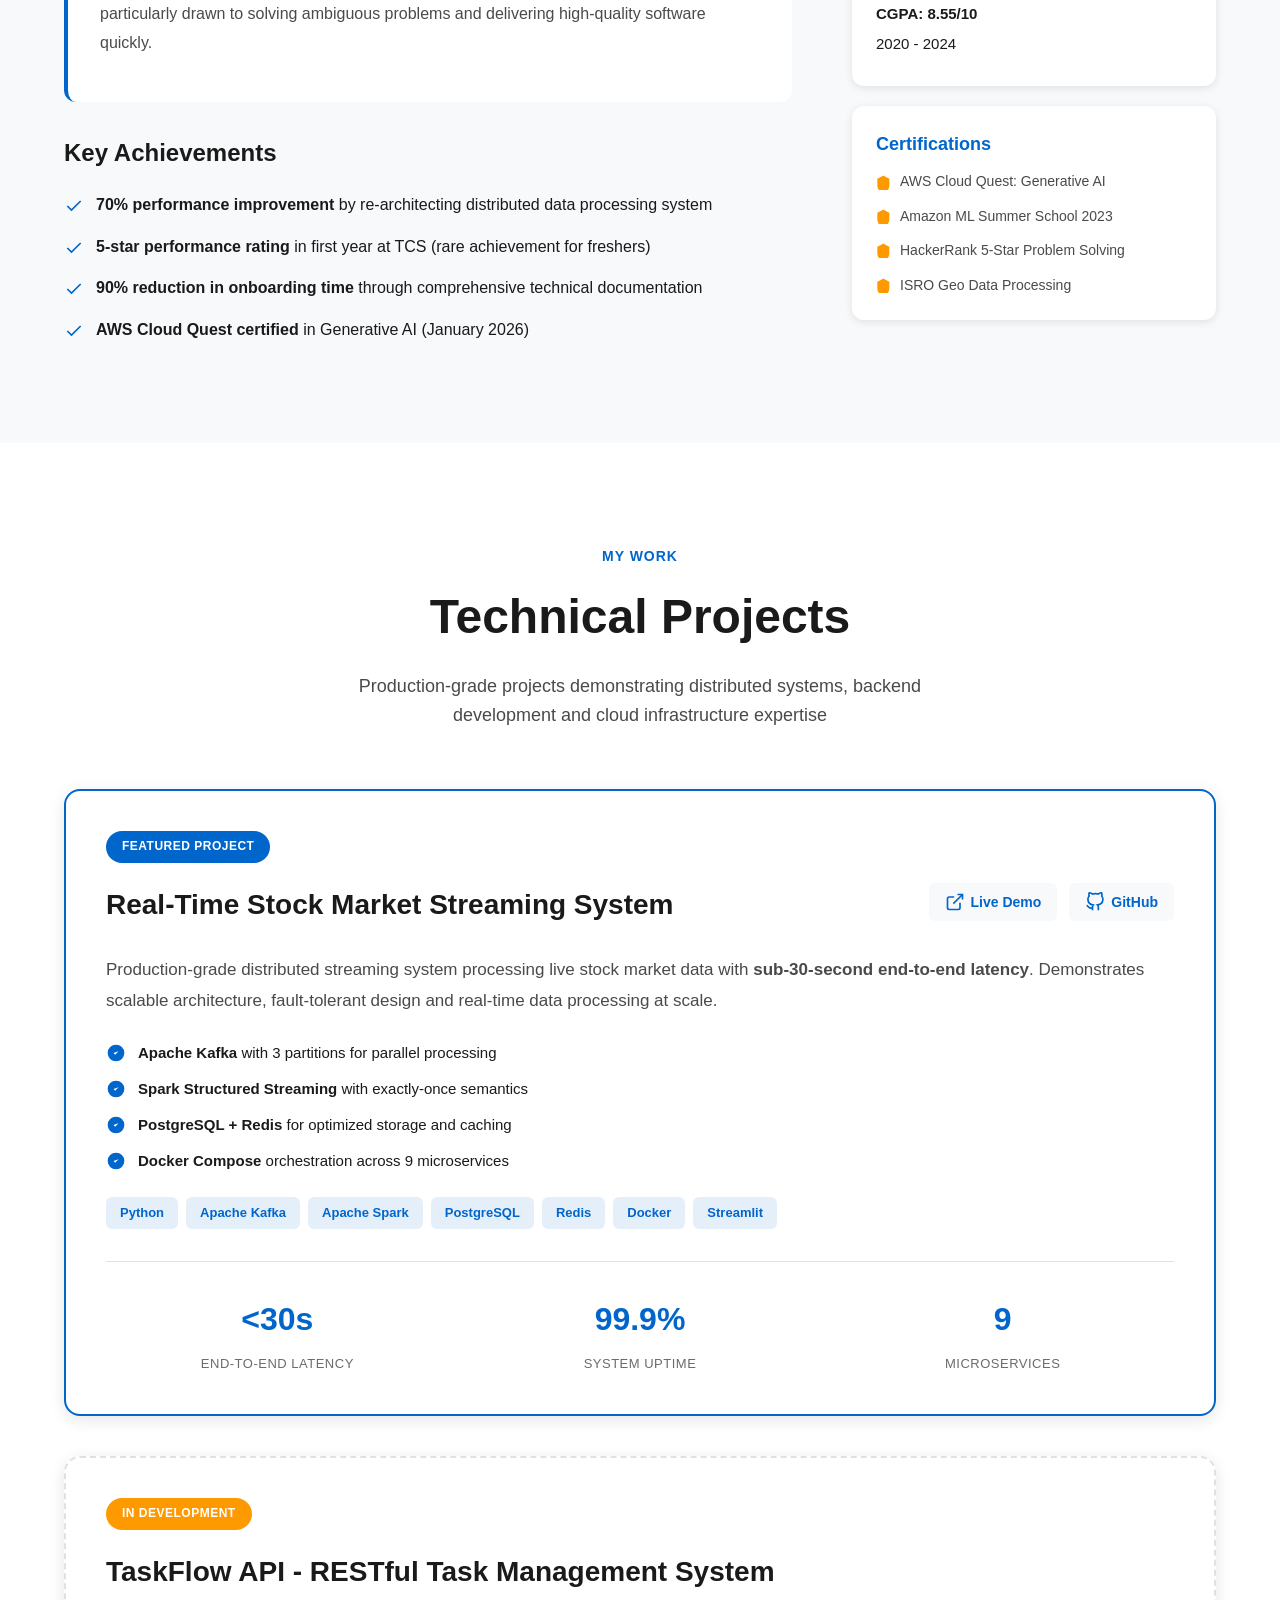
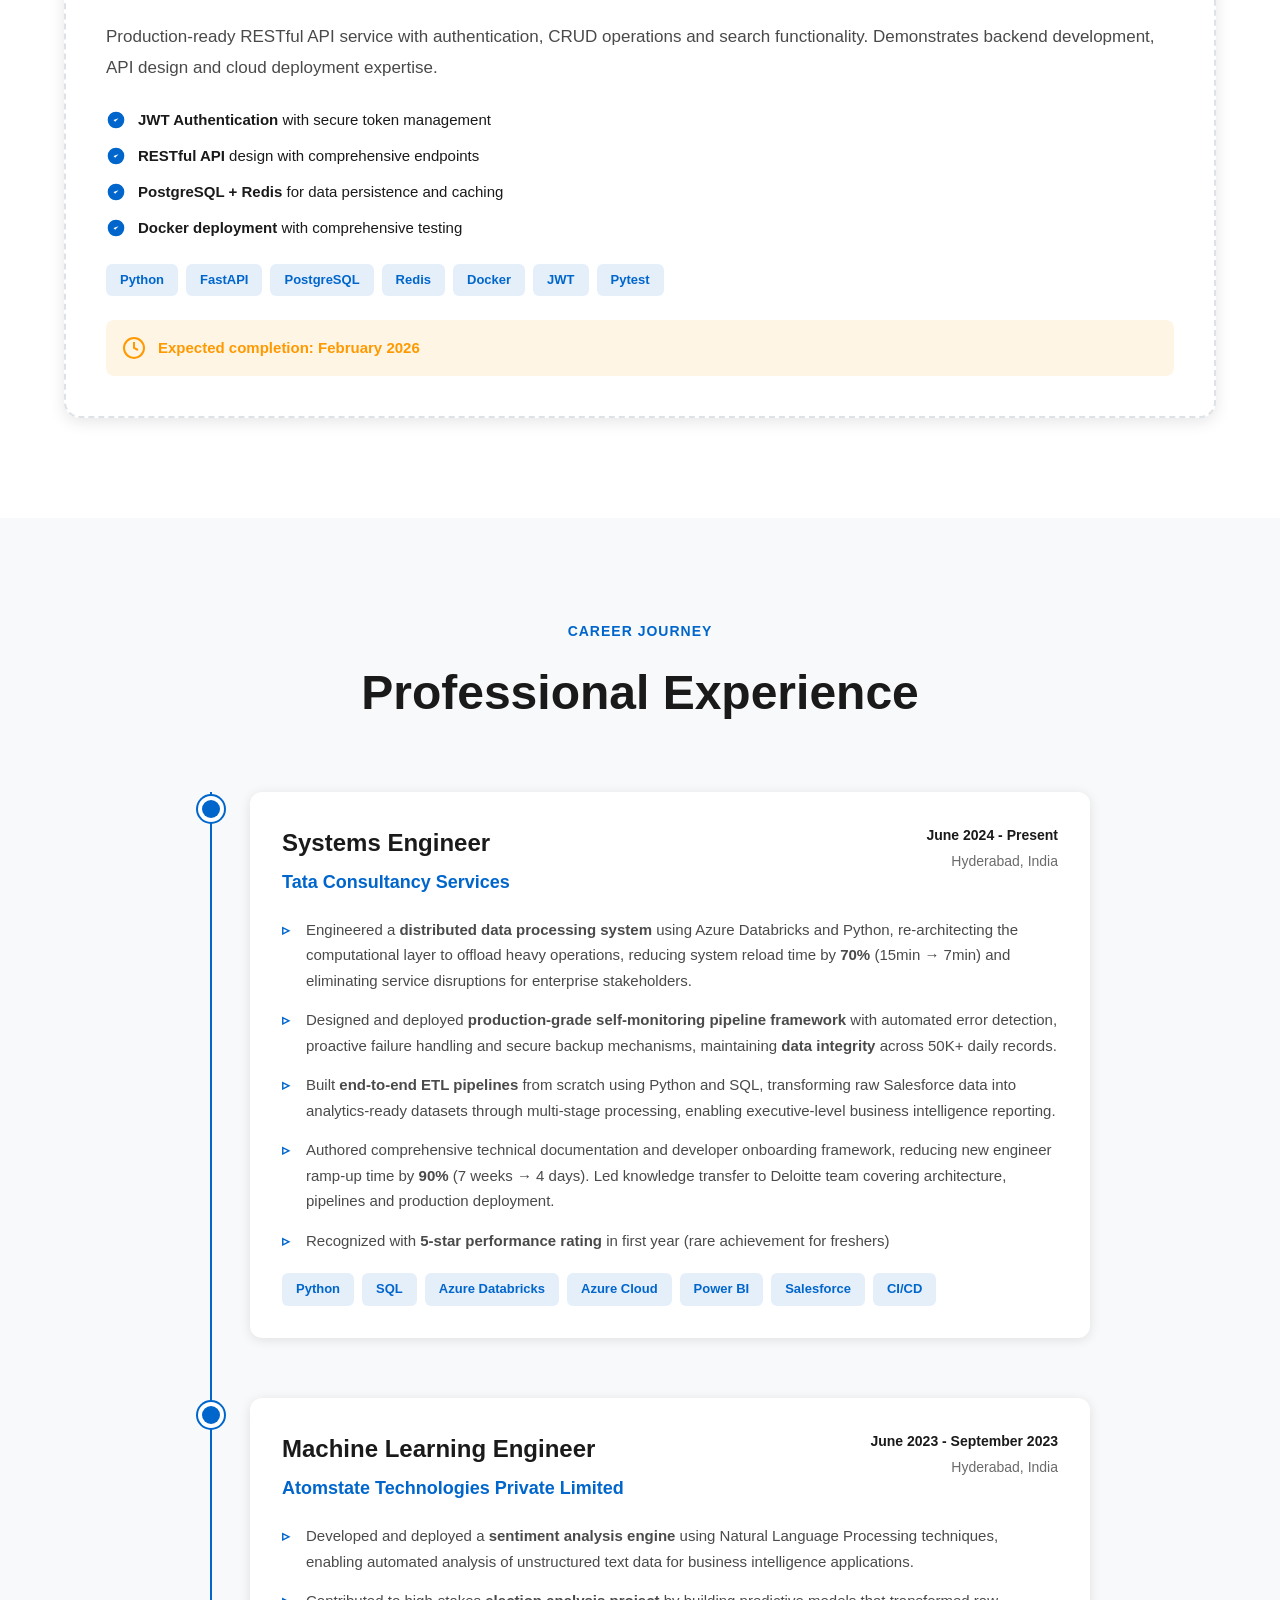
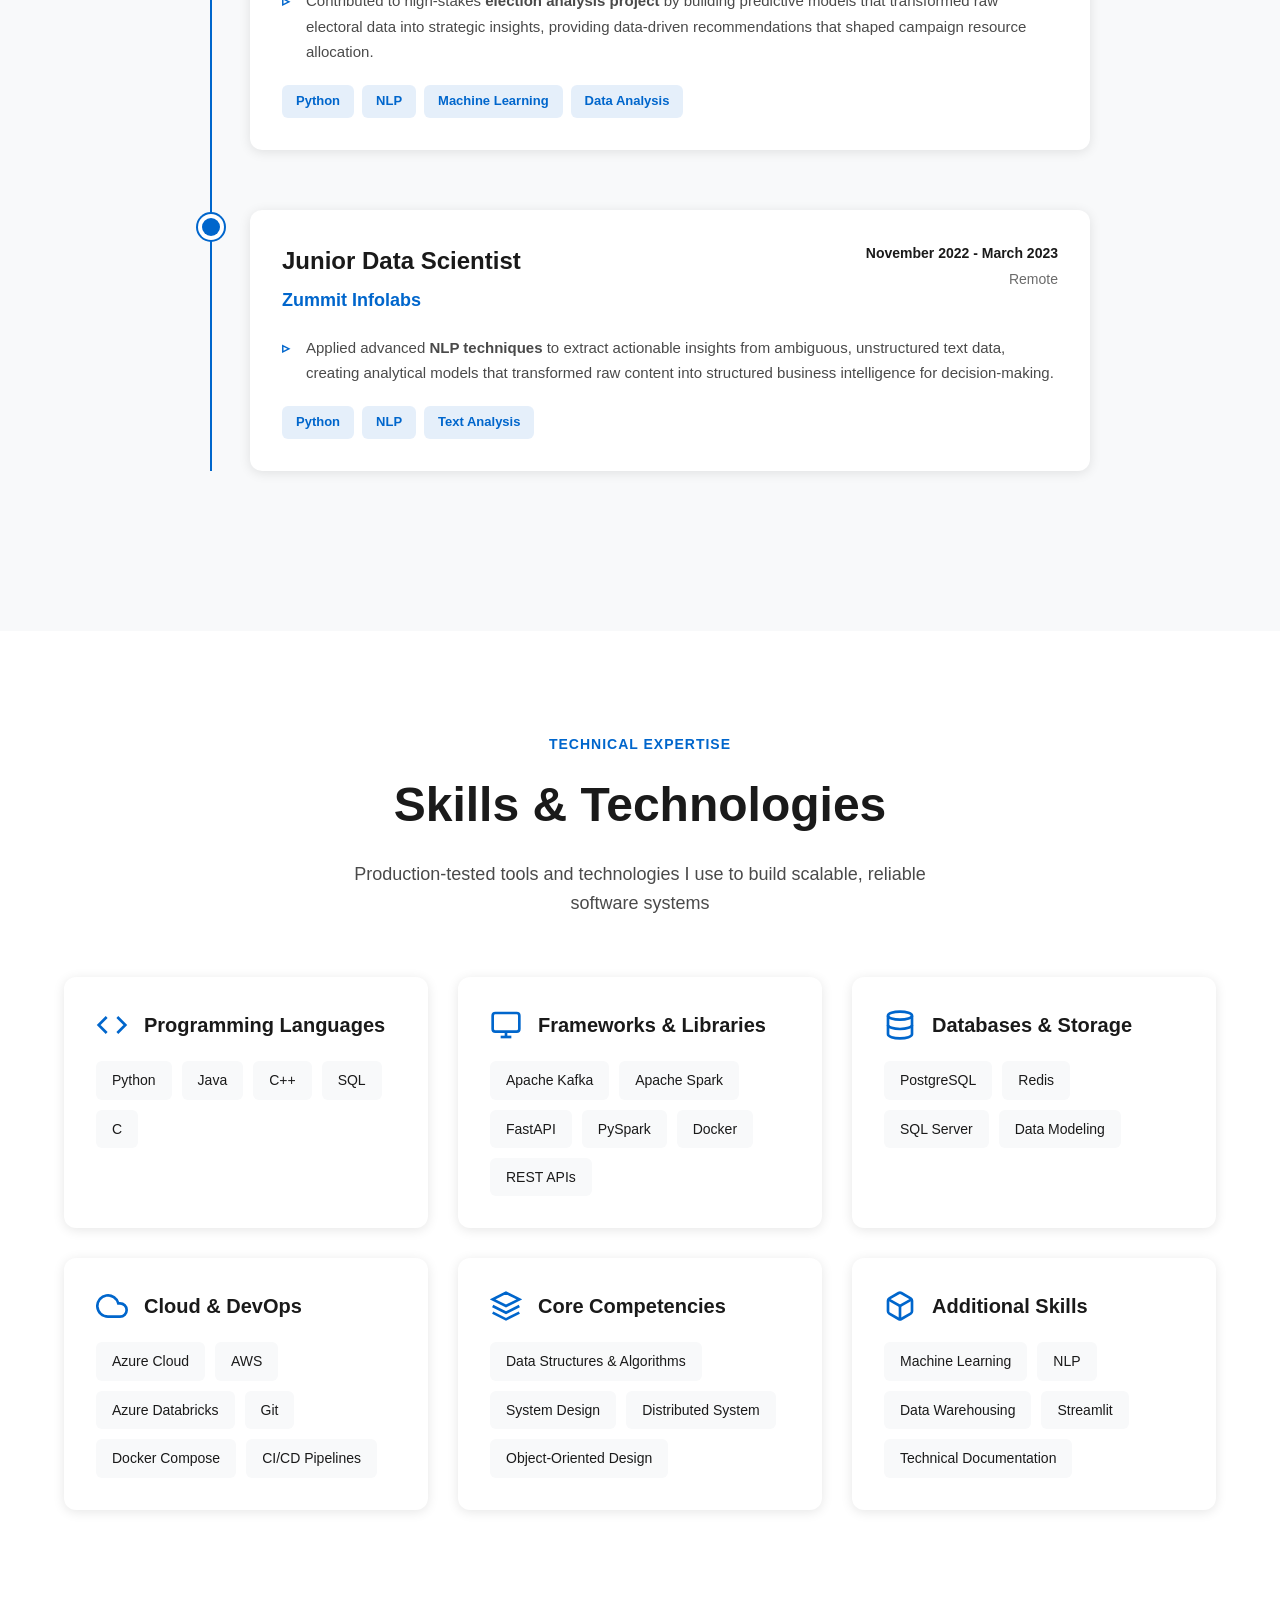
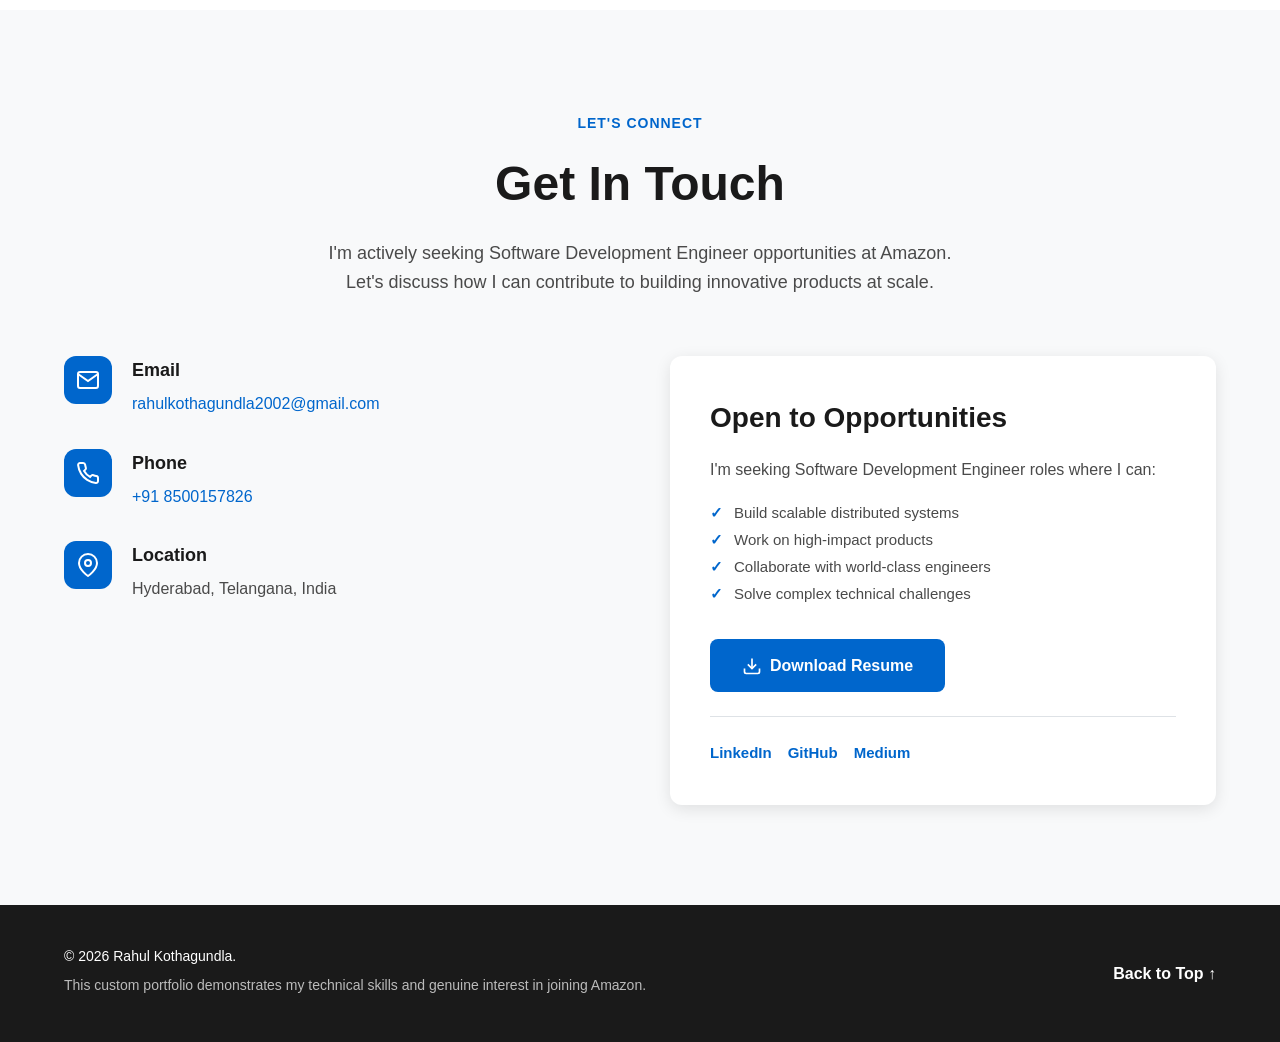
==== commit e888cb67: "Add Amazon SDE portfolio website" ====
--- a/amazon-sde/index.html
+++ b/amazon-sde/index.html
@@ -183,14 +183,14 @@
                         <p class="role-title">Systems Engineer</p>
                         <p class="role-company">Tata Consultancy Services</p>
                         <p class="role-duration">June 2024 - Present</p>
-                        <p class="role-location">Hyderabad, India</p>
+                        <p class="role-location">Hyderabad, Telangana, India</p>
                     </div>
 
                     <div class="info-card">
                         <h3>Education</h3>
                         <p class="edu-degree">B.Tech - Computer Science and Engineering</p>
                         <p class="edu-degree">Specialization: Data Science</p>
-                        <p class="edu-school">VNR VJIET, Hyderabad</p>
+                        <p class="edu-school">VNR VJIET, Hyderabad, Telangana</p>
                         <p class="edu-grade"><strong>CGPA: 8.55/10</strong></p>
                         <p class="edu-duration">2020 - 2024</p>
                     </div>
